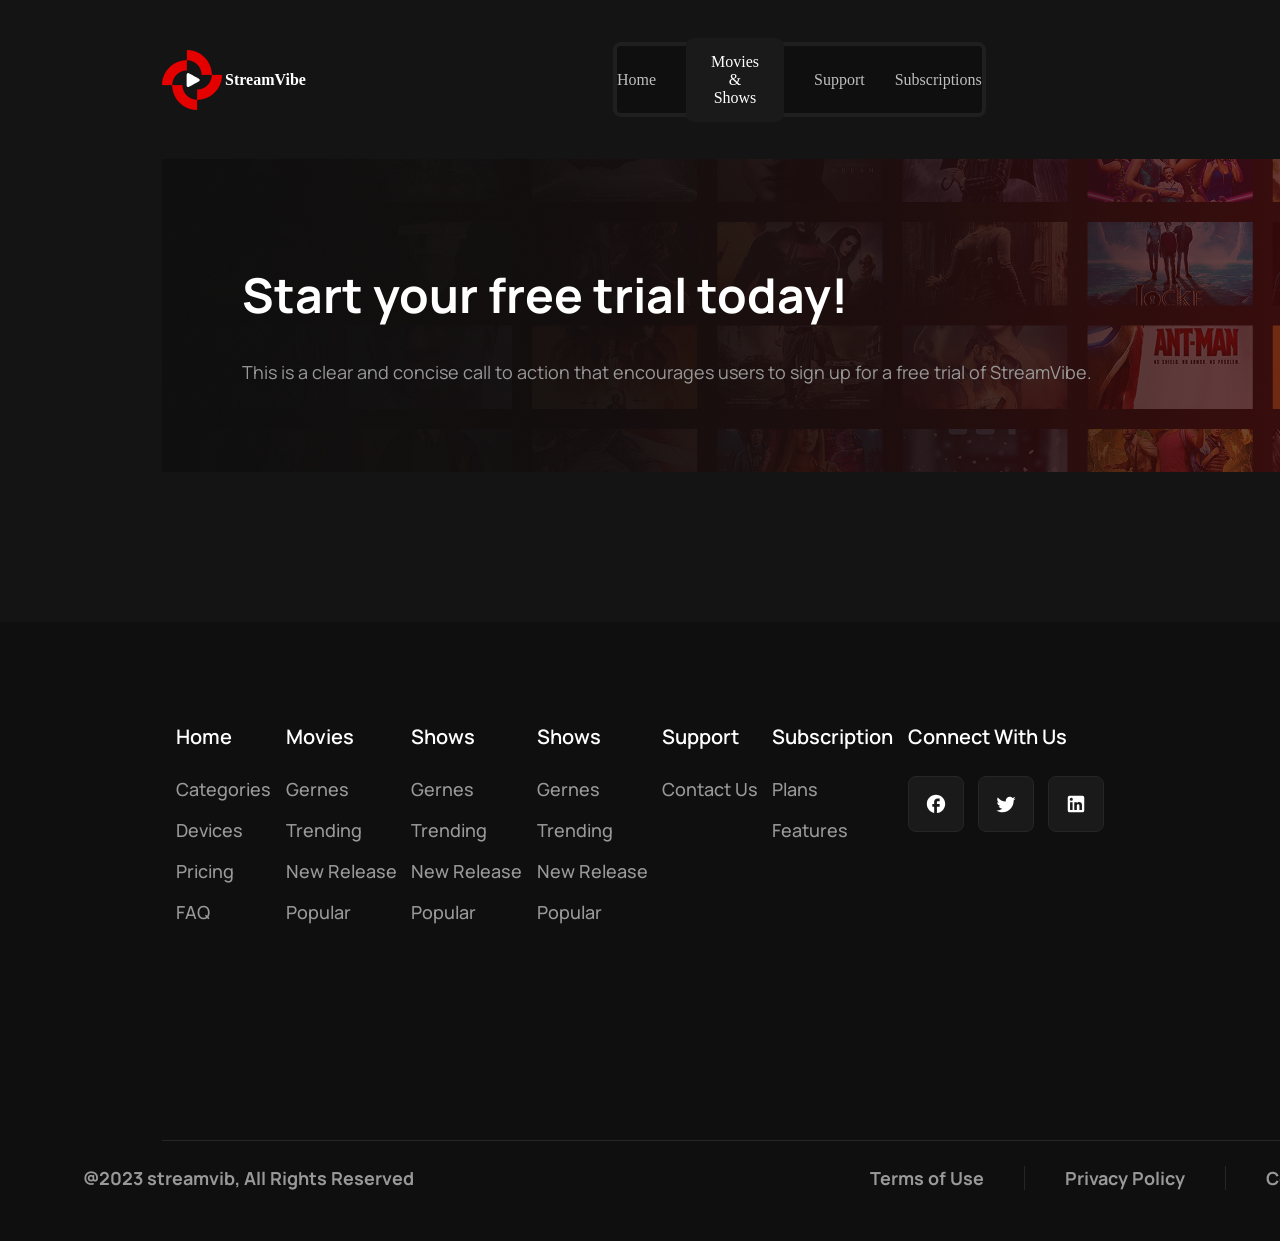
==== pages/Movies.html @ 1825156f "cards edit" ====
<!DOCTYPE html>
<html lang="en">
<head>
    <meta charset="UTF-8">
    <meta name="viewport" content="width=device-width, initial-scale=1.0">
    <title>Movies</title>
    <link rel="stylesheet" href="../style/Movies.css">
</head>
<body class="bg-black">
    <header>
      <header
        class="display-flex justify-content-space-between align-iteams-center nav-padding text-align-center nav-position"
      >
        <!-- Logo -->
        <nav class="display-flex align-iteams-center">
          <img src="../images/Logo.png" alt="Logo" />
          <h4 class="head-text">StreamVibe</h4>
        </nav>
        <!-- nav Bar -->
        <nav
          class="nav-bg display-flex nav-layout justify-content-center align-iteams-center width"
        >
          <a href="../index.html">Home</a>
          <a href="#" class="active">Movies & Shows</a>
          <a href="../Support.html">Support</a>
          <a href="../Subscriptions.html">Subscriptions</a>
        </nav>
        <!-- Icon -->
        <div class="display-flex icon">
          <svg
            xmlns="http://www.w3.org/2000/svg"
            width="24"
            height="24"
            viewBox="0 0 24 24"
          >
            <g fill="none" fill-rule="evenodd">
              <path
                d="m12.593 23.258l-.011.002l-.071.035l-.02.004l-.014-.004l-.071-.035q-.016-.005-.024.005l-.004.01l-.017.428l.005.02l.01.013l.104.074l.015.004l.012-.004l.104-.074l.012-.016l.004-.017l-.017-.427q-.004-.016-.017-.018m.265-.113l-.013.002l-.185.093l-.01.01l-.003.011l.018.43l.005.012l.008.007l.201.093q.019.005.029-.008l.004-.014l-.034-.614q-.005-.018-.02-.022m-.715.002a.02.02 0 0 0-.027.006l-.006.014l-.034.614q.001.018.017.024l.015-.002l.201-.093l.01-.008l.004-.011l.017-.43l-.003-.012l-.01-.01z"
              />
              <path
                fill="currentColor"
                d="M10.5 2a8.5 8.5 0 1 0 5.262 15.176l3.652 3.652a1 1 0 0 0 1.414-1.414l-3.652-3.652A8.5 8.5 0 0 0 10.5 2M4 10.5a6.5 6.5 0 1 1 13 0a6.5 6.5 0 0 1-13 0"
              />
            </g>
          </svg>
          <svg
            xmlns="http://www.w3.org/2000/svg"
            width="24"
            height="24"
            viewBox="0 0 24 24"
          >
            <path
              fill="none"
              stroke="currentColor"
              stroke-linecap="round"
              stroke-linejoin="round"
              stroke-width="1.5"
              d="M14.857 17.082a24 24 0 0 0 5.454-1.31A8.97 8.97 0 0 1 18 9.75V9A6 6 0 0 0 6 9v.75a8.97 8.97 0 0 1-2.312 6.022c1.733.64 3.56 1.085 5.455 1.31m5.714 0a24.3 24.3 0 0 1-5.714 0m5.714 0a3 3 0 1 1-5.714 0"
            />
          </svg>
        </div>
      </header>
    </header>
    <!-- last main -->
     <div class="display-flex last-main">
      <div class=" display-flex d-flex-direction-column justify-content-start text-last-main">
        <h3 class="text-last-main-first">Start your free trial today!</h3>
        <h5 class="text-last-main-second">This is a clear and concise call to action that encourages users to sign up for a free trial of StreamVibe.</h5>
      </div>
      <button class="Start-Free-Trail-button">
            <h4>Start a Free Trail</h4>
          </button>
     </div>
    <!-- top-footer -->
    <footer
      class="bG-footer display-flex justify-content-evenly margin-top footer-padding "
    >
      <!-- first-section home -->
      <div>
        <h4 class="footer-home">Home</h4>
        <h5 class="footer-text">Categories</h5>
        <h5 class="footer-text">Devices</h5>
        <h5 class="footer-text">Pricing</h5>
        <h5 class="footer-text">FAQ</h5>
      </div>
      <div>
        <h4 class="footer-home">Movies</h4>
        <h5 class="footer-text">Gernes</h5>
        <h5 class="footer-text">Trending</h5>
        <h5 class="footer-text">New Release</h5>
        <h5 class="footer-text">Popular</h5>
      </div>
      <div>
        <h4 class="footer-home">Shows</h4>
        <h5 class="footer-text">Gernes</h5>
        <h5 class="footer-text">Trending</h5>
        <h5 class="footer-text">New Release</h5>
        <h5 class="footer-text">Popular</h5>
      </div>
      <div>
        <h4 class="footer-home">Shows</h4>
        <h5 class="footer-text">Gernes</h5>
        <h5 class="footer-text">Trending</h5>
        <h5 class="footer-text">New Release</h5>
        <h5 class="footer-text">Popular</h5>
      </div>
      <div>
        <h4 class="footer-home">Support</h4>
        <h5 class="footer-text">Contact Us</h5>
      </div>
      <div>
        <h4 class="footer-home">Subscription</h4>
        <h5 class="footer-text">Plans</h5>
        <h5 class="footer-text">Features</h5>
      </div>
      <div>
        <h4 class="footer-home ">Connect With Us</h4>
        <div class="footer-icons">
          <svg class="footer-icon" xmlns="http://www.w3.org/2000/svg" width="24" height="24" viewBox="0 0 24 24"><path fill="currentColor" d="M22 12c0-5.52-4.48-10-10-10S2 6.48 2 12c0 4.84 3.44 8.87 8 9.8V15H8v-3h2V9.5C10 7.57 11.57 6 13.5 6H16v3h-2c-.55 0-1 .45-1 1v2h3v3h-3v6.95c5.05-.5 9-4.76 9-9.95"/></svg>
          <svg class="footer-icon" xmlns="http://www.w3.org/2000/svg" width="24" height="24" viewBox="0 0 24 24"><path fill="currentColor" d="M22.46 6c-.77.35-1.6.58-2.46.69c.88-.53 1.56-1.37 1.88-2.38c-.83.5-1.75.85-2.72 1.05C18.37 4.5 17.26 4 16 4c-2.35 0-4.27 1.92-4.27 4.29c0 .34.04.67.11.98C8.28 9.09 5.11 7.38 3 4.79c-.37.63-.58 1.37-.58 2.15c0 1.49.75 2.81 1.91 3.56c-.71 0-1.37-.2-1.95-.5v.03c0 2.08 1.48 3.82 3.44 4.21a4.2 4.2 0 0 1-1.93.07a4.28 4.28 0 0 0 4 2.98a8.52 8.52 0 0 1-5.33 1.84q-.51 0-1.02-.06C3.44 20.29 5.7 21 8.12 21C16 21 20.33 14.46 20.33 8.79c0-.19 0-.37-.01-.56c.84-.6 1.56-1.36 2.14-2.23"/></svg>
          <svg class="footer-icon" xmlns="http://www.w3.org/2000/svg" width="24" height="24" viewBox="0 0 24 24"><path fill="currentColor" d="M19 3a2 2 0 0 1 2 2v14a2 2 0 0 1-2 2H5a2 2 0 0 1-2-2V5a2 2 0 0 1 2-2zm-.5 15.5v-5.3a3.26 3.26 0 0 0-3.26-3.26c-.85 0-1.84.52-2.32 1.3v-1.11h-2.79v8.37h2.79v-4.93c0-.77.62-1.4 1.39-1.4a1.4 1.4 0 0 1 1.4 1.4v4.93zM6.88 8.56a1.68 1.68 0 0 0 1.68-1.68c0-.93-.75-1.69-1.68-1.69a1.69 1.69 0 0 0-1.69 1.69c0 .93.76 1.68 1.69 1.68m1.39 9.94v-8.37H5.5v8.37z"/></svg>
        </div>
      </div>
    </footer>
    <!-- bottom-footer -->
    <footer class="bG-footer display-flex">
      <div class="display-flex bottom-footer align-iteams-center justify-content-evenly">
        <h4 class="footer-bottom-text1">@2023 streamvib, All Rights Reserved</h4>
        <div class="display-flex footer-bottom-text2">
          <h4>Terms of Use</h4>
          <div class="footer-bottom-border">
          </div>
          <h4>Privacy Policy</h4>
          <div class="footer-bottom-border">
          </div>
          <h4>Cookie Policy</h4>
        </div>

      </div>
    </footer>
</body>
</html>
---- style/Movies.css ----
@import url("https://fonts.googleapis.com/css2?family=Cairo:wght@200..1000&family=Epilogue:ital,wght@0,100..900;1,100..900&family=Glory:ital,wght@0,100..800;1,100..800&family=Manrope:wght@200..800&family=Roboto:ital,wght@0,100..900;1,100..900&display=swap");
* {
    margin: 0;
    padding: 0;
    box-sizing: border-box;
}
:root{
  --color-white: #FFFFFF;
  --color-gray: #999999;
  --color-bg-black: #141414;
  --layout-nav-bg-black: #1f1f1f;
  --nav-bg: #0f0f0f;
  --active-color: #1a1a1a;
  --color-red: #e50000;
  --color-black-footer: #262626;
  --links-color: #bfbfbf;
  --main-font: "Manrope", sans-serif;
  --black-glitch-icon: #333333;

}


.bg-black {
  background-color: var(--color-bg-black);
}
.head-text {
  color: var(--color-white);
  padding-left: 3px;
}
.display-flex {
  display: flex;
}
.d-flex-direction-column{
  flex-direction: column;
}
.justify-content-space-between {
  justify-content: space-between;
}
.justify-content-evenly{
  justify-content: space-evenly;
}
.justify-content-start{
  justify-content: start;
}
.align-iteams-end{
  align-items: flex-end;
}
.align-iteams-center {
  align-items: center;
}
.justify-content-end{
  justify-content: flex-end;
}
.text-align-center {
  text-align: center;
}
.justify-content-center {
  justify-content: center;
}
.nav-padding {
  padding: 42px 162px;
}
.main-padding-margin {
  padding: 0 162px;
  margin: 0 50px;
  background-image: url(../images/Movies\ &\ Shows.png);
  background-repeat: no-repeat;
  background-position: center;
  width: 90%;
  height: 80vh;
  background-size: 1594px 835px;
  background-position: 95% 50%;
  border-radius: 25px;  
  
}

.nav-layout {
  border: 4px var(--layout-nav-bg-black) solid;
  border-radius: 8px;
  margin-right:407px;
  margin-left: 307px;
  /* margin-top: 22px;
  margin-bottom: 23px; */
  padding-bottom: 10px;
  padding-top: 10px;
  gap: 30px;
}
/* nav-bar-width-&-position */
.width{
  width: 586px;
  height: 75px;
  /* position: fixed;
  transform: translate(512px,10px); */
}
.nav-bg {
  background-color: var(--nav-bg);
}
.icon {
  gap: 30px;
  color: var(--color-white);
}
a {
  text-decoration: none;
  color: var(--links-color);
  &:hover {
    color: var(--color-white);
  }
}
/* active nav page */
a.active {
  color: var(--color-white);
  background-color: var(--active-color);
  border: 1px var(--active-color) solid;
  border-radius: 8px;
  padding: 14px 24px;
}
/* -------------------------------------------------------------- */
.last-main{
  background-image: url(../images/last-main.png);
  background-repeat: no-repeat;
  background-position: center;
  margin: 0 162px;
  width: 1596px;
  height: 313px;
}
.text-last-main{
  padding: 100px 100px 100px 80px;
  width: 1148px;
  height: 113px;
  gap: 14px;
}
.text-last-main-first{
  font-family: var(--main-font);
  font-optical-sizing: none;
  font-weight: 700;
  color: var(--color-white);
  /* text-align: center; */
  font-size: 48px;
  line-height: 150%;
  padding-bottom: 14px;
}
.text-last-main-second{
  font-family: var(--main-font);
  font-optical-sizing: none;
  font-weight: 400;
  color: var(--color-gray);
  /* text-align: center; */
  font-size: 18px;
  line-height: 150%;
  padding-bottom: 14px;
}
.Start-Free-Trail-button {
  font-family: var(--color-white);
  background-color: var(--color-red);
  color: var(--color-white);
  font-weight: 600;
  font-size: 18px;
  padding: 18px 24px;
  gap: 10px;
  border-radius: 8px;
  border: 1px solid transparent;
  width: 188px;
  height: 63px;
  margin: 125px 80px 125px 125px;
  /* margin-right: 10px;  */

  /* position: fixed;
  transform: translateX(205%); */
}
/* ------------------------------------------------------------- */
/* footer */
.bG-footer{
  background-color: var(--nav-bg);
  font-family: "Manrope", sans-serif;
}
.margin-top{
  margin-top: 150px;
}
.footer-padding{
  padding: 100px 162px;
}
.footer-home{
  color: var(--color-white);
  font-weight: 600;
  line-height: 150%;
  font-size: 20px;
  padding-bottom: 24px;
}
.footer-text{
  color: var(--color-gray);
  font-weight: 500;
  font-size: 18px;
  line-height: 150%;
  padding-bottom: 14px;
}
.footer-icon{
  border: 1px solid var(--color-black-footer);
  background-color: var(--active-color);
  color: var(--color-white);
  border-radius: 8px;
  width: 56px;
  height: 56px;
  padding: 16px 16px;
  /* gap: calc((100%-56px * 3 )/3); */
  gap: 14px;
}
.bottom-footer{
  flex-direction: row;
  color: var(--color-gray);
  font-family: "Manrope", sans-serif;
  font-size: 18px;
  font-weight: 400;
  padding-top: 24px;
  margin-top: 100px;
  margin-bottom: 50px;
  margin-left: 162px;
  border-top: 1px solid #262626;
  width: 1596px;
  height: 51px;

}
/* frist-copyright-pos */
.footer-bottom-text1{
    position: relative;
    transform: translateX(-170px);
}
/* second-copyright-pos */
.footer-bottom-text2{
  position: relative;
  transform: translateX(195px);
  gap: 40px;

}
/* copyright-border */
.footer-bottom-border{
  border-right: 1px solid #262626;
}
.footer-icons{
  display: flex;
  gap: 14px;
}
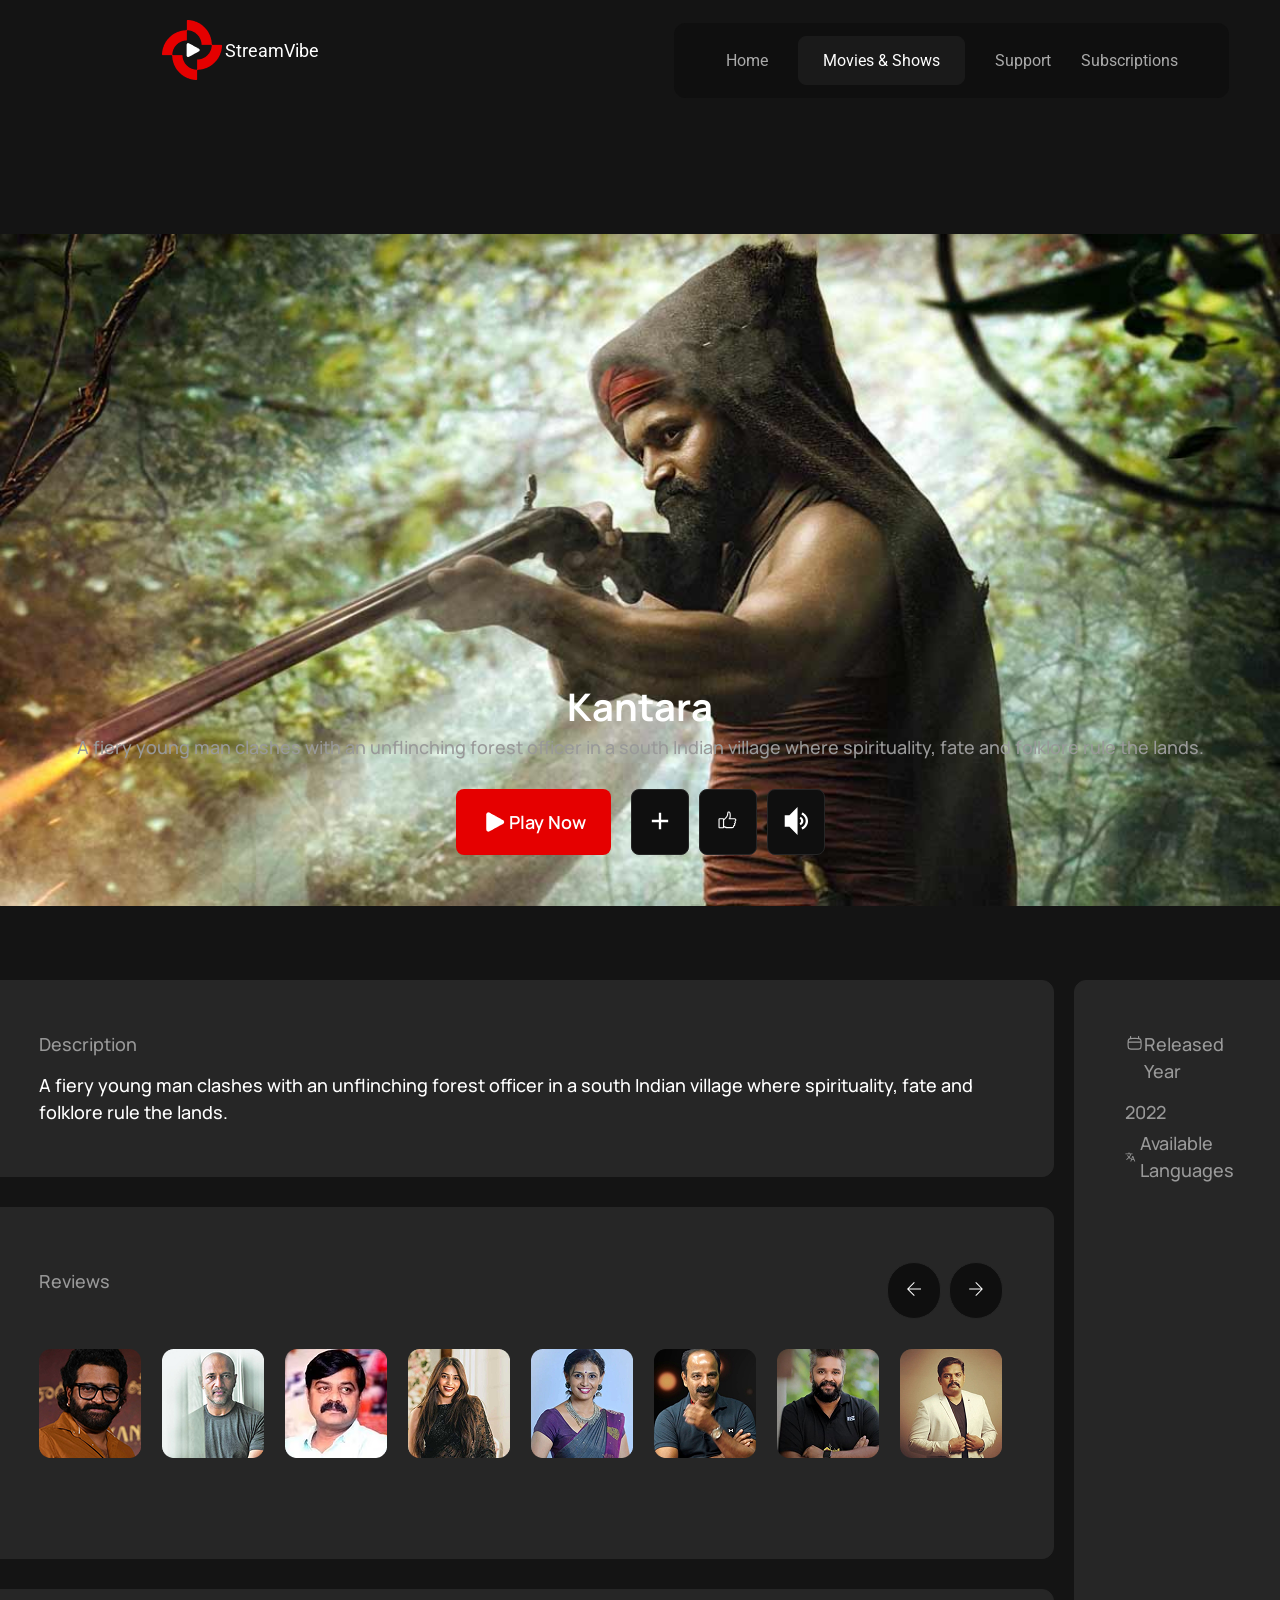
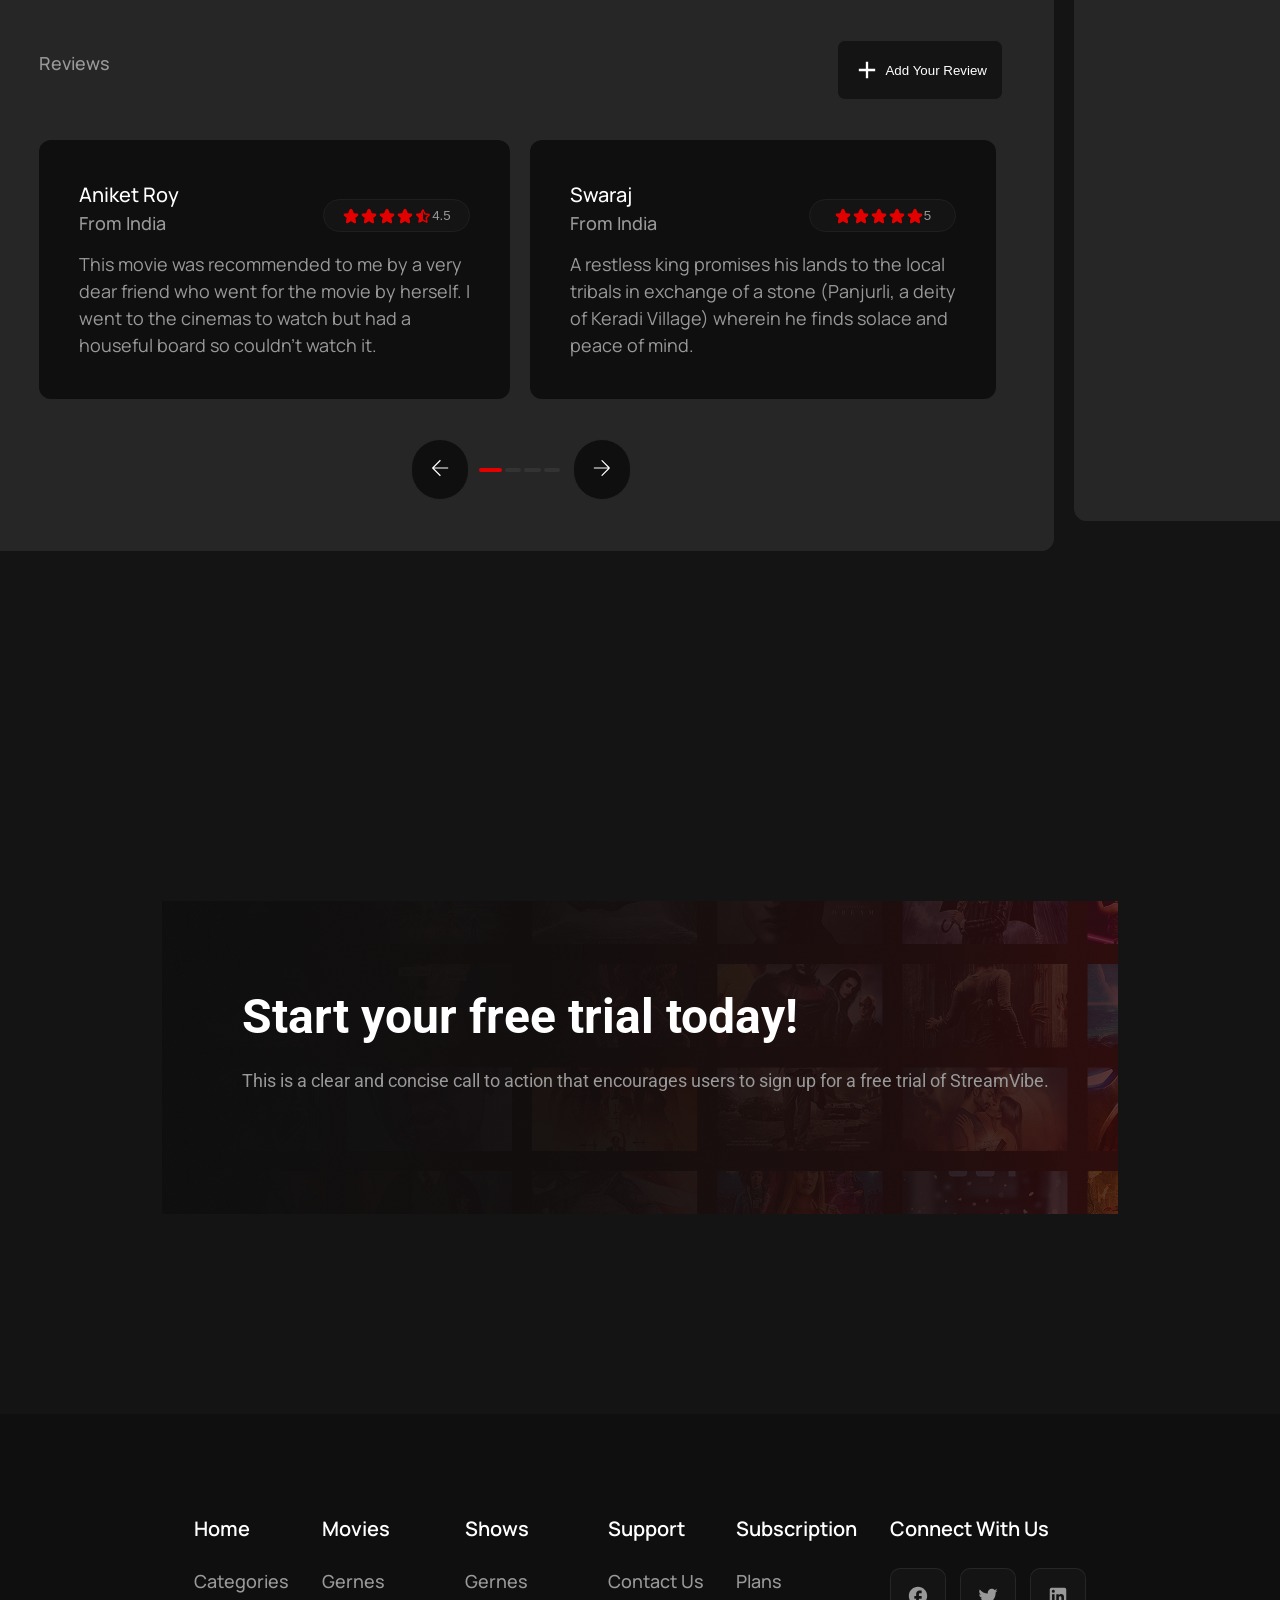
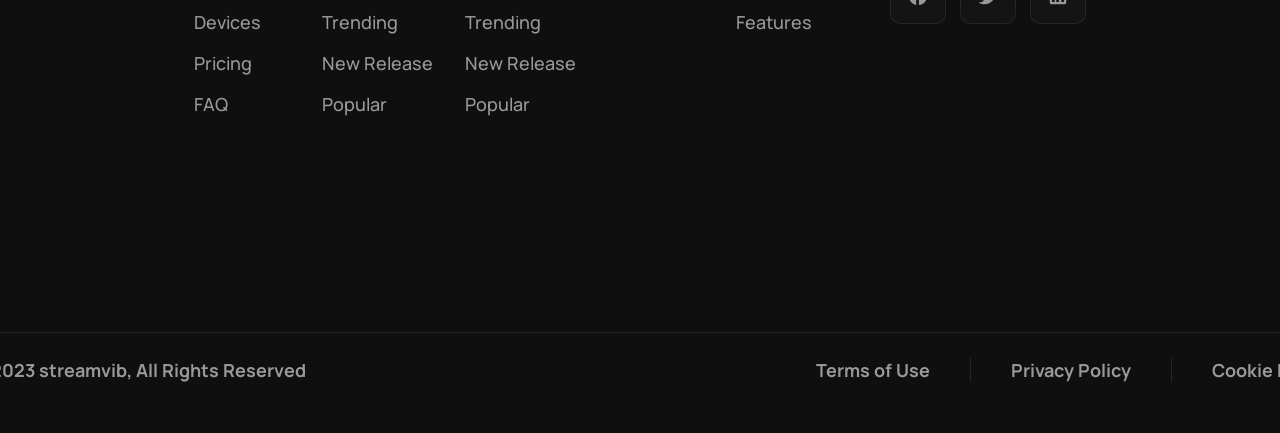
==== commit a7646dd0: "last update page show" ====
--- a/pages/Movies.html
+++ b/pages/Movies.html
@@ -1,29 +1,36 @@
-<!DOCTYPE html>
+<!doctype html>
 <html lang="en">
-<head>
-    <meta charset="UTF-8">
-    <meta name="viewport" content="width=device-width, initial-scale=1.0">
+  <head>
+    <meta charset="UTF-8" />
+    <meta name="viewport" content="width=device-width, initial-scale=1.0" />
     <title>Movies</title>
-    <link rel="stylesheet" href="../style/Movies.css">
-</head>
-<body class="bg-black">
-    <header>
+    <link rel="stylesheet" href="../style/Movies.css" />
+  </head>
+  <body class="body">
+    <section class="hero-section1">
       <header
-        class="display-flex justify-content-space-between align-iteams-center nav-padding text-align-center nav-position"
+        class="display-flex align-iteams-center nav-padding text-align-center nav-position"
       >
         <!-- Logo -->
         <nav class="display-flex align-iteams-center">
-          <img src="../images/Logo.png" alt="Logo" />
+          <img src="../images/Logo.png" alt="Logo" class="imgggg" />
           <h4 class="head-text">StreamVibe</h4>
         </nav>
+        <img
+          src="../images/Button.png"
+          alt="Button"
+          class="img-icon"
+          style="width: 48px"
+        />
         <!-- nav Bar -->
         <nav
           class="nav-bg display-flex nav-layout justify-content-center align-iteams-center width"
+          style="margin-right: 100%"
         >
           <a href="../index.html">Home</a>
           <a href="#" class="active">Movies & Shows</a>
-          <a href="../Support.html">Support</a>
-          <a href="../Subscriptions.html">Subscriptions</a>
+          <a href="./Support.html">Support</a>
+          <a href="./Subscriptions.html">Subscriptions</a>
         </nav>
         <!-- Icon -->
         <div class="display-flex icon">
@@ -60,83 +67,374 @@
           </svg>
         </div>
       </header>
-    </header>
-    <!-- last main -->
-     <div class="display-flex last-main">
-      <div class=" display-flex d-flex-direction-column justify-content-start text-last-main">
-        <h3 class="text-last-main-first">Start your free trial today!</h3>
-        <h5 class="text-last-main-second">This is a clear and concise call to action that encourages users to sign up for a free trial of StreamVibe.</h5>
-      </div>
-      <button class="Start-Free-Trail-button">
-            <h4>Start a Free Trail</h4>
+    </section>
+    <!-- ------------------------------------------ -->
+    <!-- main-img -->
+     <main
+      class="display-flex justify-content-end d-flex-direction-column main-padding-margin hero-section-img"
+    >
+      <div
+        class="display-flex align-iteams-center text-align-center d-flex-direction-column hero-section "
+      >
+      <div class="responsive-hero-text">
+        <h2 class="hero-text">Kantara</h2>
+        <p class="hero-text-2">
+          A fiery young man clashes with an unflinching forest officer in a south Indian village where spirituality, fate and folklore rule the lands.
+        </p>
+      </div>
+        <div class="display-flex  button-1">
+          <button
+            id="play-button "
+            class="play-button display-flex align-iteams-center justify-content-center"
+          >
+            <img src="../images/Icon.png" alt="icon" class="img-button" />Play
+            Now
           </button>
-     </div>
+          <button class="plus-button">
+            <svg
+              xmlns="http://www.w3.org/2000/svg"
+              width="28"
+              height="28"
+              viewBox="0 0 24 24"
+            >
+              <path
+                fill="currentColor"
+                d="M19 12.998h-6v6h-2v-6H5v-2h6v-6h2v6h6z"
+              />
+            </svg>
+          </button>
+          <button class="like-button">
+            <svg
+              xmlns="http://www.w3.org/2000/svg"
+              width="28"
+              height="28"
+              viewBox="0 0 50 50"
+            >
+              <path
+                fill="currentColor"
+                d="M40 23.2c0-2.1-1.7-3.2-4-3.2h-6.7c.5-1.8.7-3.5.7-5c0-5.8-1.6-7-3-7c-.9 0-1.6.1-2.5.6c-.3.2-.4.4-.5.7l-1 5.4c-1.1 2.8-3.8 5.3-6 7V36c.8 0 1.6.4 2.6.9c1.1.5 2.2 1.1 3.4 1.1h9.5c2 0 3.5-1.6 3.5-3c0-.3 0-.5-.1-.7c1.2-.5 2.1-1.5 2.1-2.8c0-.6-.1-1.1-.3-1.6c.8-.5 1.5-1.4 1.5-2.4c0-.6-.3-1.2-.6-1.7c.8-.6 1.4-1.6 1.4-2.6m-2.1 0c0 1.3-1.3 1.4-1.5 2c-.2.7.8.9.8 2.1s-1.5 1.2-1.7 1.9c-.2.8.5 1 .5 2.2v.2c-.2 1-1.7 1.1-2 1.5c-.3.5 0 .7 0 1.8c0 .6-.7 1-1.5 1H23c-.8 0-1.6-.4-2.6-.9c-.8-.4-1.6-.8-2.4-1V23.5c2.5-1.9 5.7-4.7 6.9-8.2v-.2l.9-5c.4-.1.7-.1 1.2-.1c.2 0 1 1.2 1 5c0 1.5-.3 3.1-.8 5H27c-.6 0-1 .4-1 1s.4 1 1 1h9c1 0 1.9.5 1.9 1.2"
+              />
+              <path
+                fill="currentColor"
+                d="M16 38h-6c-1.1 0-2-.9-2-2V22c0-1.1.9-2 2-2h6c1.1 0 2 .9 2 2v14c0 1.1-.9 2-2 2m-6-16v14h6V22z"
+              />
+            </svg>
+          </button>
+          <button class="sound-button">
+            <svg
+              xmlns="http://www.w3.org/2000/svg"
+              width="28"
+              height="28"
+              viewBox="0 0 512 512"
+            >
+              <path
+                fill="currentColor"
+                d="M391 256c0-35.5-21.7-65.9-52.5-78.7l-16.4 39.4c15.4 6.4 26.2 21.6 26.2 39.4c0 17.7-10.8 32.9-26.2 39.4l16.4 39.4c30.8-13 52.5-43.4 52.5-78.9M371.3 98.5l-16.4 39.4c46.3 19.3 78.8 64.9 78.8 118.1c0 53.3-32.5 98.8-78.8 118.1l16.4 39.4c61.7-25.7 105-86.5 105-157.5S433 124.2 371.3 98.5M49.7 149.3v213.3H135L284.3 512V0L135 149.3z"
+              />
+            </svg>
+          </button>
+        </div>
+      </div>
+      </div>
+    </main>
+    <!-- main container -->
+     <main class="main-container display-flex d-flex-direction-row">
+      <div class="display-flex d-flex-direction-column">
+        
+        <div class="first-section display-flex justify-content-start d-flex-direction-column">
+         <p class="first-text-1">Description</p>
+         <p class="first-text-2">A fiery young man clashes with an unflinching forest officer in a south Indian village where spirituality, fate and <br> folklore rule the lands.</p>
+        </div>
+        <!-- seond section -->
+        <div class="second-section">
+         <div class="display-flex justify-content-space-between align-iteams-center int-second-section">
+           <p class="first-text-1">Reviews</p>
+           <div class="second-section-button ">
+             <button class="back-button">
+             <svg
+               xmlns="http://www.w3.org/2000/svg"
+               width="24"
+               height="24"
+               viewBox="0 0 24 24"
+             >
+               <path
+                 fill="currentColor"
+                 d="m6.921 12.5l5.793 5.792L12 19l-7-7l7-7l.714.708L6.92 11.5H19v1z"
+               />
+             </svg>
+           </button>
+           <button class="forward-button">
+             <svg
+               xmlns="http://www.w3.org/2000/svg"
+               width="24"
+               height="24"
+               viewBox="0 0 24 24"
+             >
+               <path
+                 fill="currentColor"
+                 d="M17.079 12.5H5.5q-.213 0-.357-.143T5 12t.143-.357t.357-.143h11.579L11.64 6.062q-.147-.146-.153-.345t.158-.363q.165-.16.354-.163q.189-.002.354.163l6.08 6.08q.131.132.184.268q.053.137.053.298t-.053.298q-.052.137-.183.268l-6.081 6.08q-.14.14-.341.15q-.202.01-.367-.15q-.165-.165-.165-.356q0-.192.165-.357z"
+               />
+             </svg>
+           </button>
+           </div>
+         </div>
+         <div class="display-flex cast">
+           <img src="../images/cast1.png" alt="Movie-cast">
+           <img src="../images/cast2.png" alt="Movie-cast">
+           <img src="../images/cast3.png" alt="Movie-cast">
+           <img src="../images/cast4.png" alt="Movie-cast">
+           <img src="../images/cast5.png" alt="Movie-cast">
+           <img src="../images/cast6.png" alt="Movie-cast">
+           <img src="../images/cast7.png" alt="Movie-cast">
+           <img src="../images/cast8.png" alt="Movie-cast">
+         </div>
+        </div>
+        <!-- third section -->
+        <div class="third-section">
+         <div class="display-flex justify-content-space-between align-iteams-center int-third-section">
+           <p class="first-text-1">Reviews</p>
+           <div class="second-section-button ">
+             <button class="third-plus-button display-flex align-iteams-center justify-content-space-between">
+             <svg
+               xmlns="http://www.w3.org/2000/svg"
+               width="28"
+               height="28"
+               viewBox="0 0 24 24"
+             >
+               <path
+                 fill="currentColor"
+                 d="M19 12.998h-6v6h-2v-6H5v-2h6v-6h2v6h6z"
+               />
+             </svg>Add Your Review
+           </button>
+           
+           </div>
+         </div>
+         <div class="cards display-flex d-flex-direction-row">
+           <div class="first-card">
+             <div class="display-flex align-iteams-center justify-content-space-between">
+               <div>
+                 <p class="third-text-1">Aniket Roy</p>
+                 <p class="third-text-2">From India</p>
+               </div>
+               <button class="display-flex align-iteams-center justify-content-center incard-stars">
+                 <svg xmlns="http://www.w3.org/2000/svg" width="18px" height="18px" viewBox="0 0 24 24"><path fill="#E50000" d="M13.51 3.139c-.652-1.185-2.368-1.185-3.021 0a28 28 0 0 0-2.114 4.894a.35.35 0 0 1-.33.223a30 30 0 0 0-4.375.436c-1.337.233-1.926 1.837-.91 2.83q.192.188.388.374a32 32 0 0 0 3.103 2.587a.274.274 0 0 1 .11.31a27.6 27.6 0 0 0-1.172 5.065c-.19 1.424 1.318 2.298 2.495 1.694a29.3 29.3 0 0 0 4.085-2.537a.4.4 0 0 1 .462 0a29 29 0 0 0 4.085 2.537c1.177.604 2.685-.27 2.495-1.694a27.6 27.6 0 0 0-1.171-5.065a.274.274 0 0 1 .11-.31a32 32 0 0 0 3.49-2.96c1.016-.994.427-2.598-.91-2.831a30 30 0 0 0-4.376-.436a.35.35 0 0 1-.329-.223a27.7 27.7 0 0 0-2.114-4.894"/></svg>
+                 <svg xmlns="http://www.w3.org/2000/svg" width="18px" height="18px" viewBox="0 0 24 24"><path fill="#E50000" d="M13.51 3.139c-.652-1.185-2.368-1.185-3.021 0a28 28 0 0 0-2.114 4.894a.35.35 0 0 1-.33.223a30 30 0 0 0-4.375.436c-1.337.233-1.926 1.837-.91 2.83q.192.188.388.374a32 32 0 0 0 3.103 2.587a.274.274 0 0 1 .11.31a27.6 27.6 0 0 0-1.172 5.065c-.19 1.424 1.318 2.298 2.495 1.694a29.3 29.3 0 0 0 4.085-2.537a.4.4 0 0 1 .462 0a29 29 0 0 0 4.085 2.537c1.177.604 2.685-.27 2.495-1.694a27.6 27.6 0 0 0-1.171-5.065a.274.274 0 0 1 .11-.31a32 32 0 0 0 3.49-2.96c1.016-.994.427-2.598-.91-2.831a30 30 0 0 0-4.376-.436a.35.35 0 0 1-.329-.223a27.7 27.7 0 0 0-2.114-4.894"/></svg>
+                 <svg xmlns="http://www.w3.org/2000/svg" width="18px" height="18px" viewBox="0 0 24 24"><path fill="#E50000" d="M13.51 3.139c-.652-1.185-2.368-1.185-3.021 0a28 28 0 0 0-2.114 4.894a.35.35 0 0 1-.33.223a30 30 0 0 0-4.375.436c-1.337.233-1.926 1.837-.91 2.83q.192.188.388.374a32 32 0 0 0 3.103 2.587a.274.274 0 0 1 .11.31a27.6 27.6 0 0 0-1.172 5.065c-.19 1.424 1.318 2.298 2.495 1.694a29.3 29.3 0 0 0 4.085-2.537a.4.4 0 0 1 .462 0a29 29 0 0 0 4.085 2.537c1.177.604 2.685-.27 2.495-1.694a27.6 27.6 0 0 0-1.171-5.065a.274.274 0 0 1 .11-.31a32 32 0 0 0 3.49-2.96c1.016-.994.427-2.598-.91-2.831a30 30 0 0 0-4.376-.436a.35.35 0 0 1-.329-.223a27.7 27.7 0 0 0-2.114-4.894"/></svg>
+                 <svg xmlns="http://www.w3.org/2000/svg" width="18px" height="18px" viewBox="0 0 24 24"><path fill="#E50000" d="M13.51 3.139c-.652-1.185-2.368-1.185-3.021 0a28 28 0 0 0-2.114 4.894a.35.35 0 0 1-.33.223a30 30 0 0 0-4.375.436c-1.337.233-1.926 1.837-.91 2.83q.192.188.388.374a32 32 0 0 0 3.103 2.587a.274.274 0 0 1 .11.31a27.6 27.6 0 0 0-1.172 5.065c-.19 1.424 1.318 2.298 2.495 1.694a29.3 29.3 0 0 0 4.085-2.537a.4.4 0 0 1 .462 0a29 29 0 0 0 4.085 2.537c1.177.604 2.685-.27 2.495-1.694a27.6 27.6 0 0 0-1.171-5.065a.274.274 0 0 1 .11-.31a32 32 0 0 0 3.49-2.96c1.016-.994.427-2.598-.91-2.831a30 30 0 0 0-4.376-.436a.35.35 0 0 1-.329-.223a27.7 27.7 0 0 0-2.114-4.894"/></svg>
+                 <svg xmlns="http://www.w3.org/2000/svg" width="18px" height="18px" viewBox="0 0 24 24"><path fill="#E50000" d="m3.1 11.3l3.6 3.3l-1 4.6c-.1.6.1 1.2.6 1.5c.2.2.5.3.8.3c.2 0 .4 0 .6-.1c0 0 .1 0 .1-.1l4.1-2.3l4.1 2.3s.1 0 .1.1c.5.2 1.1.2 1.5-.1c.5-.3.7-.9.6-1.5l-1-4.6c.4-.3 1-.9 1.6-1.5l1.9-1.7l.1-.1c.4-.4.5-1 .3-1.5s-.6-.9-1.2-1h-.1l-4.7-.5l-1.9-4.3s0-.1-.1-.1c-.1-.7-.6-1-1.1-1s-1 .3-1.3.8c0 0 0 .1-.1.1L8.7 8.2L4 8.7h-.1c-.5.1-1 .5-1.2 1c-.1.6 0 1.2.4 1.6m8.9 5V5.8l1.7 3.8c.1.3.5.5.8.6l4.2.5l-3.1 2.8c-.3.2-.4.6-.3 1c0 .2.5 2.2.8 4.1l-3.6-2.1c-.2-.2-.3-.2-.5-.2"/></svg>4.5
+               </button>
+             </div>
+             <div class="third-text-3">
+               <p>This movie was recommended to me by a very <br> dear friend who went for the movie by herself. I<br>went to the cinemas to watch but had a<br>houseful board so couldn’t watch it.</p>
+             </div>
+           </div>
+           <div class="first-card">
+             <div class="display-flex align-iteams-center justify-content-space-between">
+               <div>
+                 <p class="third-text-1">Swaraj</p>
+                 <p class="third-text-2">From India</p>
+               </div>
+               <button class="display-flex align-iteams-center justify-content-center incard-stars">
+                 <svg xmlns="http://www.w3.org/2000/svg" width="18px" height="18px" viewBox="0 0 24 24"><path fill="#E50000" d="M13.51 3.139c-.652-1.185-2.368-1.185-3.021 0a28 28 0 0 0-2.114 4.894a.35.35 0 0 1-.33.223a30 30 0 0 0-4.375.436c-1.337.233-1.926 1.837-.91 2.83q.192.188.388.374a32 32 0 0 0 3.103 2.587a.274.274 0 0 1 .11.31a27.6 27.6 0 0 0-1.172 5.065c-.19 1.424 1.318 2.298 2.495 1.694a29.3 29.3 0 0 0 4.085-2.537a.4.4 0 0 1 .462 0a29 29 0 0 0 4.085 2.537c1.177.604 2.685-.27 2.495-1.694a27.6 27.6 0 0 0-1.171-5.065a.274.274 0 0 1 .11-.31a32 32 0 0 0 3.49-2.96c1.016-.994.427-2.598-.91-2.831a30 30 0 0 0-4.376-.436a.35.35 0 0 1-.329-.223a27.7 27.7 0 0 0-2.114-4.894"/></svg>
+                 <svg xmlns="http://www.w3.org/2000/svg" width="18px" height="18px" viewBox="0 0 24 24"><path fill="#E50000" d="M13.51 3.139c-.652-1.185-2.368-1.185-3.021 0a28 28 0 0 0-2.114 4.894a.35.35 0 0 1-.33.223a30 30 0 0 0-4.375.436c-1.337.233-1.926 1.837-.91 2.83q.192.188.388.374a32 32 0 0 0 3.103 2.587a.274.274 0 0 1 .11.31a27.6 27.6 0 0 0-1.172 5.065c-.19 1.424 1.318 2.298 2.495 1.694a29.3 29.3 0 0 0 4.085-2.537a.4.4 0 0 1 .462 0a29 29 0 0 0 4.085 2.537c1.177.604 2.685-.27 2.495-1.694a27.6 27.6 0 0 0-1.171-5.065a.274.274 0 0 1 .11-.31a32 32 0 0 0 3.49-2.96c1.016-.994.427-2.598-.91-2.831a30 30 0 0 0-4.376-.436a.35.35 0 0 1-.329-.223a27.7 27.7 0 0 0-2.114-4.894"/></svg>
+                 <svg xmlns="http://www.w3.org/2000/svg" width="18px" height="18px" viewBox="0 0 24 24"><path fill="#E50000" d="M13.51 3.139c-.652-1.185-2.368-1.185-3.021 0a28 28 0 0 0-2.114 4.894a.35.35 0 0 1-.33.223a30 30 0 0 0-4.375.436c-1.337.233-1.926 1.837-.91 2.83q.192.188.388.374a32 32 0 0 0 3.103 2.587a.274.274 0 0 1 .11.31a27.6 27.6 0 0 0-1.172 5.065c-.19 1.424 1.318 2.298 2.495 1.694a29.3 29.3 0 0 0 4.085-2.537a.4.4 0 0 1 .462 0a29 29 0 0 0 4.085 2.537c1.177.604 2.685-.27 2.495-1.694a27.6 27.6 0 0 0-1.171-5.065a.274.274 0 0 1 .11-.31a32 32 0 0 0 3.49-2.96c1.016-.994.427-2.598-.91-2.831a30 30 0 0 0-4.376-.436a.35.35 0 0 1-.329-.223a27.7 27.7 0 0 0-2.114-4.894"/></svg>
+                 <svg xmlns="http://www.w3.org/2000/svg" width="18px" height="18px" viewBox="0 0 24 24"><path fill="#E50000" d="M13.51 3.139c-.652-1.185-2.368-1.185-3.021 0a28 28 0 0 0-2.114 4.894a.35.35 0 0 1-.33.223a30 30 0 0 0-4.375.436c-1.337.233-1.926 1.837-.91 2.83q.192.188.388.374a32 32 0 0 0 3.103 2.587a.274.274 0 0 1 .11.31a27.6 27.6 0 0 0-1.172 5.065c-.19 1.424 1.318 2.298 2.495 1.694a29.3 29.3 0 0 0 4.085-2.537a.4.4 0 0 1 .462 0a29 29 0 0 0 4.085 2.537c1.177.604 2.685-.27 2.495-1.694a27.6 27.6 0 0 0-1.171-5.065a.274.274 0 0 1 .11-.31a32 32 0 0 0 3.49-2.96c1.016-.994.427-2.598-.91-2.831a30 30 0 0 0-4.376-.436a.35.35 0 0 1-.329-.223a27.7 27.7 0 0 0-2.114-4.894"/></svg>
+                 <svg xmlns="http://www.w3.org/2000/svg" width="18px" height="18px" viewBox="0 0 24 24"><path fill="#E50000" d="M13.51 3.139c-.652-1.185-2.368-1.185-3.021 0a28 28 0 0 0-2.114 4.894a.35.35 0 0 1-.33.223a30 30 0 0 0-4.375.436c-1.337.233-1.926 1.837-.91 2.83q.192.188.388.374a32 32 0 0 0 3.103 2.587a.274.274 0 0 1 .11.31a27.6 27.6 0 0 0-1.172 5.065c-.19 1.424 1.318 2.298 2.495 1.694a29.3 29.3 0 0 0 4.085-2.537a.4.4 0 0 1 .462 0a29 29 0 0 0 4.085 2.537c1.177.604 2.685-.27 2.495-1.694a27.6 27.6 0 0 0-1.171-5.065a.274.274 0 0 1 .11-.31a32 32 0 0 0 3.49-2.96c1.016-.994.427-2.598-.91-2.831a30 30 0 0 0-4.376-.436a.35.35 0 0 1-.329-.223a27.7 27.7 0 0 0-2.114-4.894"/></svg>5
+               </button>
+             </div>
+             <div class="third-text-3">
+               <p>A restless king promises his lands to the local<br>tribals in exchange of a stone (Panjurli, a deity<br>of Keradi Village) wherein he finds solace and<br>peace of mind.</p>
+             </div>
+           </div>
+         </div>
+         <div class="display-flex justify-content-center third-section-buttons">
+         <button class="back-button">
+           <svg
+             xmlns="http://www.w3.org/2000/svg"
+             width="28"
+             height="28"
+             viewBox="0 0 24 24"
+           >
+             <path
+               fill="currentColor"
+               d="m6.921 12.5l5.793 5.792L12 19l-7-7l7-7l.714.708L6.92 11.5H19v1z"
+             />
+           </svg>
+         </button>
+         <div class="display-flex justify-content-end align-iteams-center">
+           <button class="glitch-line-button-a"></button>
+           <button class="glitch-line-button"></button>
+           <button class="glitch-line-button"></button>
+           <button class="glitch-line-button"></button>
+         </div>
+         <button class="forward-button">
+           <svg
+             xmlns="http://www.w3.org/2000/svg"
+             width="28"
+             height="28"
+             viewBox="0 0 24 24"
+           >
+             <path
+               fill="currentColor"
+               d="M17.079 12.5H5.5q-.213 0-.357-.143T5 12t.143-.357t.357-.143h11.579L11.64 6.062q-.147-.146-.153-.345t.158-.363q.165-.16.354-.163q.189-.002.354.163l6.08 6.08q.131.132.184.268q.053.137.053.298t-.053.298q-.052.137-.183.268l-6.081 6.08q-.14.14-.341.15q-.202.01-.367-.15q-.165-.165-.165-.356q0-.192.165-.357z"
+             />
+           </svg>
+         </button>
+       </div>
+        </div>
+      </div>
+      <!-- side-container -->
+      <div class="side-container display-flex justify-content-start">
+        <div class="display-flex align-iteams-center d-flex-direction-column justify-content-start side-container-text-1">
+          <div class="display-flex d-flex-direction-column">
+            <div class="display-flex side-container-section-1">
+              <svg xmlns="http://www.w3.org/2000/svg" width="24px" height="24px" viewBox="0 0 24 24"><path fill="#999999" fill-rule="evenodd" d="M7 3.25a.75.75 0 0 1 .75.75v1.668a48 48 0 0 1 8.5 0V4a.75.75 0 0 1 1.5 0v1.816a3.375 3.375 0 0 1 2.872 2.899l.087.653c.364 2.746.332 5.53-.094 8.268a3.01 3.01 0 0 1-2.678 2.532l-1.193.118a48.4 48.4 0 0 1-9.488 0l-1.193-.118a3.01 3.01 0 0 1-2.678-2.532a29 29 0 0 1-.094-8.268l.087-.653A3.375 3.375 0 0 1 6.25 5.816V4A.75.75 0 0 1 7 3.25m.445 3.953c3.03-.299 6.08-.299 9.11 0l.905.09c.867.085 1.56.756 1.675 1.619l.087.653q.045.342.082.685H4.696q.037-.343.082-.685l.087-.653a1.875 1.875 0 0 1 1.675-1.62zM4.577 11.75a27.5 27.5 0 0 0 .29 5.655a1.51 1.51 0 0 0 1.343 1.27l1.193.118c3.057.302 6.137.302 9.194 0l1.193-.118a1.51 1.51 0 0 0 1.343-1.27c.292-1.872.388-3.767.29-5.655z" clip-rule="evenodd"/></svg>
+              <p>Released Year</p>
+            </div>
+            <p>2022</p>
+          </div>
+          
+          <div class="">
+            <div class="display-flex side-container-section-2 align-iteams-center">
+              <svg xmlns="http://www.w3.org/2000/svg" width="18px" height="18px" viewBox="0 0 24 24"><path fill="#999999" d="m12.87 15.07l-2.54-2.51l.03-.03A17.5 17.5 0 0 0 14.07 6H17V4h-7V2H8v2H1v1.99h11.17C11.5 7.92 10.44 9.75 9 11.35C8.07 10.32 7.3 9.19 6.69 8h-2c.73 1.63 1.73 3.17 2.98 4.56l-5.09 5.02L4 19l5-5l3.11 3.11zM18.5 10h-2L12 22h2l1.12-3h4.75L21 22h2zm-2.62 7l1.62-4.33L19.12 17z"/></svg>
+              <p>Available Languages</p>
+            </div>
+
+          </div>
+          </div>
+        <div class="side-container-text-2">
+
+        </div>
+
+
+
+
+
+      </div>
+
+     </main>
+       
+     <!-- ---------------------------------------------------- -->
+    <!-- last-main -->
+    <section style="width: 100%">
+      <div class="parent8">
+        <div class="parent8-text">
+          <p class="p15">Start your free trial today!</p>
+
+          <p class="p2-2">
+            This is a clear and concise call to action that encourages users to
+            sign up for a free trial of StreamVibe.
+          </p>
+        </div>
+
+        <div class="bord-style4">
+          <p class="p6-6">Start a Free Trail</p>
+        </div>
+      </div>
+    </section>
     <!-- top-footer -->
     <footer
-      class="bG-footer display-flex justify-content-evenly margin-top footer-padding "
+      class="bG-footer display-flex justify-content-evenly margin-top footer-padding"
     >
       <!-- first-section home -->
-      <div>
+      <div class="footer-div">
         <h4 class="footer-home">Home</h4>
         <h5 class="footer-text">Categories</h5>
         <h5 class="footer-text">Devices</h5>
         <h5 class="footer-text">Pricing</h5>
         <h5 class="footer-text">FAQ</h5>
       </div>
-      <div>
+      <div class="footer-div">
         <h4 class="footer-home">Movies</h4>
         <h5 class="footer-text">Gernes</h5>
         <h5 class="footer-text">Trending</h5>
         <h5 class="footer-text">New Release</h5>
         <h5 class="footer-text">Popular</h5>
       </div>
-      <div>
+      <div class="footer-div">
         <h4 class="footer-home">Shows</h4>
         <h5 class="footer-text">Gernes</h5>
         <h5 class="footer-text">Trending</h5>
         <h5 class="footer-text">New Release</h5>
         <h5 class="footer-text">Popular</h5>
       </div>
-      <div>
-        <h4 class="footer-home">Shows</h4>
-        <h5 class="footer-text">Gernes</h5>
-        <h5 class="footer-text">Trending</h5>
-        <h5 class="footer-text">New Release</h5>
-        <h5 class="footer-text">Popular</h5>
-      </div>
-      <div>
+
+      <div class="footer-div">
         <h4 class="footer-home">Support</h4>
         <h5 class="footer-text">Contact Us</h5>
       </div>
-      <div>
+
+      <div class="footer-div">
         <h4 class="footer-home">Subscription</h4>
         <h5 class="footer-text">Plans</h5>
         <h5 class="footer-text">Features</h5>
       </div>
-      <div>
-        <h4 class="footer-home ">Connect With Us</h4>
+      <div class="footer-div">
+        <h4 class="footer-home">Connect With Us</h4>
         <div class="footer-icons">
-          <svg class="footer-icon" xmlns="http://www.w3.org/2000/svg" width="24" height="24" viewBox="0 0 24 24"><path fill="currentColor" d="M22 12c0-5.52-4.48-10-10-10S2 6.48 2 12c0 4.84 3.44 8.87 8 9.8V15H8v-3h2V9.5C10 7.57 11.57 6 13.5 6H16v3h-2c-.55 0-1 .45-1 1v2h3v3h-3v6.95c5.05-.5 9-4.76 9-9.95"/></svg>
-          <svg class="footer-icon" xmlns="http://www.w3.org/2000/svg" width="24" height="24" viewBox="0 0 24 24"><path fill="currentColor" d="M22.46 6c-.77.35-1.6.58-2.46.69c.88-.53 1.56-1.37 1.88-2.38c-.83.5-1.75.85-2.72 1.05C18.37 4.5 17.26 4 16 4c-2.35 0-4.27 1.92-4.27 4.29c0 .34.04.67.11.98C8.28 9.09 5.11 7.38 3 4.79c-.37.63-.58 1.37-.58 2.15c0 1.49.75 2.81 1.91 3.56c-.71 0-1.37-.2-1.95-.5v.03c0 2.08 1.48 3.82 3.44 4.21a4.2 4.2 0 0 1-1.93.07a4.28 4.28 0 0 0 4 2.98a8.52 8.52 0 0 1-5.33 1.84q-.51 0-1.02-.06C3.44 20.29 5.7 21 8.12 21C16 21 20.33 14.46 20.33 8.79c0-.19 0-.37-.01-.56c.84-.6 1.56-1.36 2.14-2.23"/></svg>
-          <svg class="footer-icon" xmlns="http://www.w3.org/2000/svg" width="24" height="24" viewBox="0 0 24 24"><path fill="currentColor" d="M19 3a2 2 0 0 1 2 2v14a2 2 0 0 1-2 2H5a2 2 0 0 1-2-2V5a2 2 0 0 1 2-2zm-.5 15.5v-5.3a3.26 3.26 0 0 0-3.26-3.26c-.85 0-1.84.52-2.32 1.3v-1.11h-2.79v8.37h2.79v-4.93c0-.77.62-1.4 1.39-1.4a1.4 1.4 0 0 1 1.4 1.4v4.93zM6.88 8.56a1.68 1.68 0 0 0 1.68-1.68c0-.93-.75-1.69-1.68-1.69a1.69 1.69 0 0 0-1.69 1.69c0 .93.76 1.68 1.69 1.68m1.39 9.94v-8.37H5.5v8.37z"/></svg>
+          <a href="https://www.facebook.com/?locale=ar_AR">
+            <svg
+              class="footer-icon"
+              xmlns="http://www.w3.org/2000/svg"
+              width="24"
+              height="24"
+              viewBox="0 0 24 24"
+            >
+              <path
+                fill="currentColor"
+                d="M22 12c0-5.52-4.48-10-10-10S2 6.48 2 12c0 4.84 3.44 8.87 8 9.8V15H8v-3h2V9.5C10 7.57 11.57 6 13.5 6H16v3h-2c-.55 0-1 .45-1 1v2h3v3h-3v6.95c5.05-.5 9-4.76 9-9.95"
+              />
+            </svg>
+          </a>
+          <a href="https://x.com/?lang=ar">
+            <svg
+              class="footer-icon"
+              xmlns="http://www.w3.org/2000/svg"
+              width="24"
+              height="24"
+              viewBox="0 0 24 24"
+            >
+              <path
+                fill="currentColor"
+                d="M22.46 6c-.77.35-1.6.58-2.46.69c.88-.53 1.56-1.37 1.88-2.38c-.83.5-1.75.85-2.72 1.05C18.37 4.5 17.26 4 16 4c-2.35 0-4.27 1.92-4.27 4.29c0 .34.04.67.11.98C8.28 9.09 5.11 7.38 3 4.79c-.37.63-.58 1.37-.58 2.15c0 1.49.75 2.81 1.91 3.56c-.71 0-1.37-.2-1.95-.5v.03c0 2.08 1.48 3.82 3.44 4.21a4.2 4.2 0 0 1-1.93.07a4.28 4.28 0 0 0 4 2.98a8.52 8.52 0 0 1-5.33 1.84q-.51 0-1.02-.06C3.44 20.29 5.7 21 8.12 21C16 21 20.33 14.46 20.33 8.79c0-.19 0-.37-.01-.56c.84-.6 1.56-1.36 2.14-2.23"
+              />
+            </svg>
+          </a>
+          <a href="https://www.instagram.com/?hl=ar">
+            <svg
+              class="footer-icon"
+              xmlns="http://www.w3.org/2000/svg"
+              width="24"
+              height="24"
+              viewBox="0 0 24 24"
+            >
+              <path
+                fill="currentColor"
+                d="M19 3a2 2 0 0 1 2 2v14a2 2 0 0 1-2 2H5a2 2 0 0 1-2-2V5a2 2 0 0 1 2-2zm-.5 15.5v-5.3a3.26 3.26 0 0 0-3.26-3.26c-.85 0-1.84.52-2.32 1.3v-1.11h-2.79v8.37h2.79v-4.93c0-.77.62-1.4 1.39-1.4a1.4 1.4 0 0 1 1.4 1.4v4.93zM6.88 8.56a1.68 1.68 0 0 0 1.68-1.68c0-.93-.75-1.69-1.68-1.69a1.69 1.69 0 0 0-1.69 1.69c0 .93.76 1.68 1.69 1.68m1.39 9.94v-8.37H5.5v8.37z"
+              />
+            </svg>
+          </a>
         </div>
       </div>
     </footer>
     <!-- bottom-footer -->
     <footer class="bG-footer display-flex">
-      <div class="display-flex bottom-footer align-iteams-center justify-content-evenly">
-        <h4 class="footer-bottom-text1">@2023 streamvib, All Rights Reserved</h4>
+      <div
+        class="display-flex bottom-footer align-iteams-center justify-content-evenly"
+      >
+        <h4 class="footer-bottom-text1">
+          @2023 streamvib, All Rights Reserved
+        </h4>
         <div class="display-flex footer-bottom-text2">
           <h4>Terms of Use</h4>
-          <div class="footer-bottom-border">
-          </div>
+          <div class="footer-bottom-border"></div>
           <h4>Privacy Policy</h4>
-          <div class="footer-bottom-border">
-          </div>
+          <div class="footer-bottom-border"></div>
           <h4>Cookie Policy</h4>
         </div>
-
       </div>
     </footer>
-</body>
-</html>+
+  </body>
+</html>
--- a/style/Movies.css
+++ b/style/Movies.css
@@ -1,13 +1,26 @@
+@import url("https://fonts.googleapis.com/css2?family=Epilogue:ital,wght@0,100..900;1,100..900&family=Glory:ital,wght@0,100..800;1,100..800&family=Manrope:wght@200..800&family=Roboto:ital,wght@0,100..900;1,100..900&display=swap");
 @import url("https://fonts.googleapis.com/css2?family=Cairo:wght@200..1000&family=Epilogue:ital,wght@0,100..900;1,100..900&family=Glory:ital,wght@0,100..800;1,100..800&family=Manrope:wght@200..800&family=Roboto:ital,wght@0,100..900;1,100..900&display=swap");
+
 * {
-    margin: 0;
-    padding: 0;
-    box-sizing: border-box;
-}
-:root{
-  --color-white: #FFFFFF;
+  margin: 0;
+  padding: 0;
+  box-sizing: border-box;
+}
+
+body {
+  display: flex;
+  flex-direction: column;
+  justify-content: center;
+  align-items: center;
+  font-family: "Roboto", sans-serif;
+  background-color: var(--color-bg-black);
+}
+
+:root {
+  --color-white: #ffffff;
   --color-gray: #999999;
   --color-bg-black: #141414;
+  --color-black-20: #333333;
   --layout-nav-bg-black: #1f1f1f;
   --nav-bg: #0f0f0f;
   --active-color: #1a1a1a;
@@ -15,89 +28,227 @@
   --color-black-footer: #262626;
   --links-color: #bfbfbf;
   --main-font: "Manrope", sans-serif;
-  --black-glitch-icon: #333333;
-
-}
-
-
-.bg-black {
-  background-color: var(--color-bg-black);
-}
+}
+
+.hero-section1 {
+  width: 100%;
+  margin-bottom: 150px;
+}
+
+header {
+  position: relative;
+  z-index: 10000;
+}
+
+nav a {
+  position: relative;
+  z-index: 10001;
+}
+
 .head-text {
   color: var(--color-white);
+  font-weight: 400;
+  font-size: 18px;
+  line-height: 150%;
   padding-left: 3px;
+}
+.imgggg {
+  width: 60px;
 }
 .display-flex {
   display: flex;
 }
-.d-flex-direction-column{
+.d-flex-direction-column {
   flex-direction: column;
+}
+.d-flex-direction-row {
+  flex-direction: row;
 }
 .justify-content-space-between {
   justify-content: space-between;
 }
-.justify-content-evenly{
+.justify-content-evenly {
   justify-content: space-evenly;
+}
+.justify-content-start {
+  justify-content: start;
+}
+.align-iteams-end {
+  align-items: end;
+}
+.align-iteams-center {
+  align-items: center;
+}
+.justify-content-end {
+  justify-content: flex-end;
+}
+.text-align-center {
+  text-align: center;
+}
+.justify-content-center {
+  justify-content: center;
 }
 .justify-content-start{
   justify-content: start;
 }
-.align-iteams-end{
-  align-items: flex-end;
-}
-.align-iteams-center {
-  align-items: center;
-}
-.justify-content-end{
-  justify-content: flex-end;
-}
-.text-align-center {
-  text-align: center;
-}
-.justify-content-center {
-  justify-content: center;
+.nav-position {
+  transform: translateY(20px);
 }
 .nav-padding {
-  padding: 42px 162px;
-}
-.main-padding-margin {
   padding: 0 162px;
-  margin: 0 50px;
-  background-image: url(../images/Movies\ &\ Shows.png);
-  background-repeat: no-repeat;
-  background-position: center;
-  width: 90%;
-  height: 80vh;
-  background-size: 1594px 835px;
-  background-position: 95% 50%;
-  border-radius: 25px;  
-  
-}
-
+}
 .nav-layout {
-  border: 4px var(--layout-nav-bg-black) solid;
-  border-radius: 8px;
-  margin-right:407px;
-  margin-left: 307px;
-  /* margin-top: 22px;
-  margin-bottom: 23px; */
-  padding-bottom: 10px;
-  padding-top: 10px;
+  background: rgba(20, 20, 20, 0.6);
+  backdrop-filter: blur(10px);
+  border-radius: 12px;
+  padding: 10px 40px;
   gap: 30px;
 }
+/* اللينكات */
+nav a {
+  position: relative;
+  color: #aaa;
+  transition: 0.3s;
+}
+/* الخط تحت */
+nav a::after {
+  content: "";
+  position: absolute;
+  left: 50%;
+  bottom: -6px;
+  width: 0%;
+  height: 2px;
+  background: linear-gradient(90deg, #00ffd5, #00aaff);
+  transition: 0.4s;
+  transform: translateX(-50%);
+  border-radius: 10px;
+}
+/* hover */
+nav a:hover {
+  color: #fff;
+  text-shadow: 0 0 8px #00ffd5;
+}
+/* الخط يتمدد */
+nav a:hover::after {
+  width: 100%;
+}
+
+/*  Glow حوالين البوردر */
+.nav-layout:hover {
+  box-shadow:
+    0 0 10px rgba(0, 255, 213, 0.4),
+    0 0 20px rgba(0, 170, 255, 0.3),
+    0 0 40px rgba(0, 170, 255, 0.2);
+}
+
+.nav-layout:hover::after {
+  content: "";
+  position: absolute;
+  top: 0;
+  left: 50%;
+  width: 20%;
+  height: 100%;
+
+  background: linear-gradient(
+    120deg,
+    transparent,
+    rgba(255, 255, 255, 0.6),
+    transparent
+  );
+}
+
+/* تتحرك عند الهوفر */
+.nav-layout:hover::after {
+  animation: shine 1.3s;
+}
+
+@keyframes shine {
+  0% {
+    left: 150%;
+  }
+  100% {
+    left: 00%;
+  }
+}
+
 /* nav-bar-width-&-position */
-.width{
-  width: 586px;
+.width {
+  width: 555px;
   height: 75px;
-  /* position: fixed;
-  transform: translate(512px,10px); */
+  position: fixed;
+  transform: translate(512px, 10px);
 }
 .nav-bg {
   background-color: var(--nav-bg);
 }
+
+/* container hover feel */
 .icon {
   gap: 30px;
   color: var(--color-white);
+  transform: translate(1700%);
+  display: flex;
+  align-items: center;
+}
+
+/* 🎯 style لكل icon */
+.icon i,
+.icon svg {
+  font-size: 18px;
+  cursor: pointer;
+  transition: all 0.3s ease;
+  position: relative;
+}
+
+/* ✨ hover glow + lift */
+.icon i:hover,
+.icon svg:hover {
+  transform: translateY(-5px) scale(1.15);
+  color: #00ffd5;
+  text-shadow:
+    0 0 10px #00ffd5,
+    0 0 20px rgba(0, 255, 213, 0.4);
+}
+/* 🔔 bell animation (shake / ring) */
+.icon .bell:hover {
+  animation: bellShake 0.5s ease;
+}
+/* 🔍 search pulse animation */
+.icon .search:hover {
+  animation: searchPulse 0.6s ease;
+}
+/* bell keyframes */
+@keyframes bellShake {
+  0% {
+    transform: rotate(0);
+  }
+  25% {
+    transform: rotate(10deg);
+  }
+  50% {
+    transform: rotate(-10deg);
+  }
+  75% {
+    transform: rotate(5deg);
+  }
+  100% {
+    transform: rotate(0);
+  }
+}
+/* search pulse */
+@keyframes searchPulse {
+  0% {
+    transform: scale(1);
+    box-shadow: 0 0 0 rgba(0, 255, 213, 0);
+  }
+  50% {
+    transform: scale(1.2);
+    box-shadow: 0 0 15px rgba(0, 255, 213, 0.4);
+  }
+  100% {
+    transform: scale(1);
+    box-shadow: 0 0 0 rgba(0, 255, 213, 0);
+  }
 }
 a {
   text-decoration: none;
@@ -106,7 +257,6 @@
     color: var(--color-white);
   }
 }
-/* active nav page */
 a.active {
   color: var(--color-white);
   background-color: var(--active-color);
@@ -114,97 +264,514 @@
   border-radius: 8px;
   padding: 14px 24px;
 }
-/* -------------------------------------------------------------- */
-.last-main{
-  background-image: url(../images/last-main.png);
+
+.img-icon {
+  display: none;
+}
+/* ---------------------------------------------------------------------------------------- */
+.main-padding-margin {
+  /* padding: 0 162px; */
+  margin: 0 162px 50px 162px;
+}
+.hero-section-img {
+  background-image: url(../images/movies-bg.png);
   background-repeat: no-repeat;
   background-position: center;
-  margin: 0 162px;
-  width: 1596px;
-  height: 313px;
-}
-.text-last-main{
-  padding: 100px 100px 100px 80px;
-  width: 1148px;
-  height: 113px;
-  gap: 14px;
-}
-.text-last-main-first{
+  background-size: contain;
+  height: 80vh;
+  border-radius: 25px;
+  width: 100%;
+  /* position: relative; */
+  /* z-index: 1; */
+  /* margin: 0 162px; */
+  /* width: 90%; */
+  /* background-size: 1594px 835px; */
+  /* background-position: 95% 50%; */
+  /* background-image: url(../images/Sub\ Container\ \(1\).png); */
+}
+.hero-section {
+  font-family: var(--main-font);
+  color: var(--color-white);
+  font-size: 38px;
+  /* width: 1494px;
+  height: 201px; */
+  position: relative;
+  transform: translateY(-75px);
+}
+
+.hero-text {
   font-family: var(--main-font);
   font-optical-sizing: none;
   font-weight: 700;
   color: var(--color-white);
-  /* text-align: center; */
-  font-size: 48px;
-  line-height: 150%;
-  padding-bottom: 14px;
-}
-.text-last-main-second{
+  text-align: center;
+  font-size: 38px;
+  line-height: 150%;
+  /* margin-bottom: 4px; */
+}
+.hero-text-2 {
   font-family: var(--main-font);
   font-optical-sizing: none;
-  font-weight: 400;
+  font-weight: 500;
   color: var(--color-gray);
-  /* text-align: center; */
+  text-align: center;
   font-size: 18px;
-  line-height: 150%;
-  padding-bottom: 14px;
-}
-.Start-Free-Trail-button {
+  margin-bottom: 30px;
+}
+.button-1 {
+  gap: 10px;
+}
+.play-button {
   font-family: var(--color-white);
   background-color: var(--color-red);
   color: var(--color-white);
   font-weight: 600;
   font-size: 18px;
   padding: 18px 24px;
-  gap: 10px;
   border-radius: 8px;
   border: 1px solid transparent;
+  margin-right: 10px;
+
+  /* position: fixed;
+  transform: translateX(205%); */
+}
+.plus-button {
+  border: 1px var(--color-black-footer) solid;
+  border-radius: 8px;
+  padding: 14px 14px;
+  background-color: var(--nav-bg);
+  color: var(--color-white);
+}
+.like-button {
+  border: 1px var(--color-black-footer) solid;
+  border-radius: 8px;
+  padding: 14px 14px;
+  background-color: var(--nav-bg);
+  color: var(--color-white);
+}
+.sound-button {
+  border: 1px var(--color-black-footer) solid;
+  border-radius: 8px;
+  padding: 14px 14px;
+  background-color: var(--nav-bg);
+  color: var(--color-white);
+}
+.button {
+  width: 1494px;
+  height: 56px;
+  border-radius: 12px;
+}
+/* --------------------------------------------------------------------------------- */
+.main-container{
+  margin: 0 162px;
+  gap: 20px;
+
+}
+/* first section */
+.first-section {
+  background-color: var(--color-black-footer);
+  border: 1px solid var(--color-black-footer);
+  border-radius: 12px;
+  font-family: var(--main-font);
+  font-optical-sizing: none;
+  text-align: start;
+  font-size: 38px;
+  line-height: 150%;
+  margin:0 0 30px 0 ;
+  padding: 50px;
+  width: 100%;
+
+
+}
+.first-text-1{
+  font-family: var(--main-font);
+  color: var(--color-gray);
+  font-optical-sizing: none;
+  font-weight: 500;
+  text-align: start;
+  font-size: 18px;
+  line-height: 150%;
+  /* padding: 50px 50px 14px 50px; */
+  padding-bottom: 14px;
+
+}
+.first-text-2{
+  font-family: var(--main-font);
+  color: var(--color-white);
+  font-optical-sizing: none;
+  font-weight: 500;
+  text-align: start;
+  font-size: 18px;
+  line-height: 150%;
+  /* padding: 0px 50px 50px 50px; */
+
+}
+/* second-section */
+.second-section{
+  background-color: var(--color-black-footer);
+  border: 1px solid var(--color-black-footer);
+  border-radius: 12px;
+  font-family: var(--main-font);
+  font-optical-sizing: none;
+  text-align: start;
+  font-size: 38px;
+  line-height: 150%;
+  padding: 50px;
+  /* width: fit-content; */
+  width: 100%;
+  margin:0 0 30px 0 ;
+  
+}
+.int-second-section{
+  padding-bottom: 30px;
+}
+.back-button {
+  border: 1px var(--color-black-footer) solid;
+  border-radius: 100px;
+  padding: 14px 14px;
+  background-color: var(--nav-bg);
+  color: var(--color-white);
+}
+.forward-button {
+  border: 1px var(--color-black-footer) solid;
+  border-radius: 100px;
+  padding: 14px 14px;
+  background-color: var(--nav-bg);
+  color: var(--color-white);
+  
+}
+.cast{
+  gap: 20px;
+  margin-bottom: 50px;
+
+}
+/* third section */
+.third-section{
+  background-color: var(--color-black-footer);
+  border: 1px solid var(--color-black-footer);
+  border-radius: 12px;
+  font-family: var(--main-font);
+  font-optical-sizing: none;
+  text-align: start;
+  font-size: 38px;
+  line-height: 150%;
+  padding: 50px;
+  /* width: fit-content; */
+  width: 100%;
+
+  
+}
+.third-plus-button{
+  border: 1px var(--color-black-footer) solid;
+  border-radius: 8px;
+  padding: 15px 15px;
+  gap: 4px;
+  background-color: var(--color-bg-black);
+  color: var(--color-white);
+  
+}
+.int-third-section{
+  padding-bottom: 40px;
+}
+.cards{
+  gap: 20px;
+  margin-bottom: 40px;
+  
+}
+.first-card{
+  background-color: var(--nav-bg);
+  padding: 40px 40px;
+  border-radius: 12px;
+}
+.third-text-1{
+  font-family: var(--main-font);
+  color: var(--color-white);
+  font-optical-sizing: none;
+  font-weight: 500;
+  text-align: start;
+  font-size: 20px;
+  line-height: 150%;
+  /* padding: 0px 50px 50px 50px; */
+}
+.third-text-2{
+  font-family: var(--main-font);
+  color: var(--color-gray);
+  font-optical-sizing: none;
+  font-weight: 500;
+  text-align: start;
+  font-size: 18px;
+  line-height: 150%;
+  /* padding: 50px 50px 14px 50px; */
+  padding-bottom: 14px;
+}
+.incard-stars {
+  width: 147.12px;
+  height: 33px;
+  background-color: var(--color-bg-black);
+  color: var(--color-gray);
+  border: 1px solid var(--layout-nav-bg-black);
+  border-radius: 51px;
+}
+.third-text-3{
+  font-family: var(--main-font);
+  color: var(--color-gray);
+  font-optical-sizing: none;
+  font-weight: 400;
+  text-align: start;
+  font-size: 18px;
+  line-height: 150%;
+}
+.third-section-buttons{
+  gap: 10px;
+}
+.back-button {
+  border: 1px var(--color-black-footer) solid;
+  border-radius: 100px;
+  padding: 14px 14px;
+  background-color: var(--nav-bg);
+  color: var(--color-white);
+}
+/* active glitch button */
+.glitch-line-button-a {
+  border: solid 2px var(--color-red);
+  width: 23px;
+  height: 4px;
+  border-radius: 100px;
+  background-color: var(--color-red);
+  margin-right: 3px;
+}
+/* unactive glitch button */
+.glitch-line-button {
+  border: solid 2px var(--black-glitch-icon);
+  width: 16.33px;
+  height: 4px;
+  border-radius: 100px;
+  background-color: var(--color-black-20);
+  margin-right: 3px;
+}
+.forward-button {
+  border: 1px var(--color-black-footer) solid;
+  border-radius: 100px;
+  padding: 14px 14px;
+  background-color: var(--nav-bg);
+  color: var(--color-white);
+  
+}
+/* side-container */
+.side-container{
+  background-color: var(--color-black-footer);
+  border: 1px solid var(--color-black-footer);
+  border-radius: 12px;
+  margin:0 0 30px 0 ;
+  padding: 50px;
+  width: 100%;
+}
+.side-container-text-1{
+  font-family: var(--main-font);
+  color: var(--color-gray);
+  font-optical-sizing: none;
+  font-weight: 500;
+  text-align: start;
+  font-size: 18px;
+  line-height: 150%;
+  gap: 4px;
+  margin-bottom:30px ;
+}
+.side-container-section-1{
+  padding-bottom: 14px;
+}
+.side-container-section-2{
+  gap: 4px;
+}
+/* --------------------------------------------------------------------------------- */
+.parent8 {
+  margin: 350px 162px;
+  margin-bottom: 200px;
+
+  background-image: url(../images/last-main.png);
+  background-repeat: no-repeat;
+  height: 313px;
+  display: flex;
+}
+.p2-2 {
+  width: 1240px;
+  font-size: 18px;
+  line-height: 150%;
+  font-weight: 400;
+  color: var(--color-gray);
+  margin-bottom: 80px;
+  margin-right: 100px;
+}
+
+.p6-6 {
+  font-size: 18px;
+  line-height: 150%;
+  font-weight: 600;
+  color: var(--color-white);
+  padding: 18px 24px;
+}
+.parent8-text {
+  padding: 100px 0;
+  padding: 80px;
+  width: 1148px;
+  height: 313px;
+}
+.p15 {
+  font-size: 48px;
+  line-height: 150%;
+  font-weight: 700;
+  color: var(--color-white);
+
+  margin-bottom: 14px;
+}
+
+.bord-style4 {
   width: 188px;
   height: 63px;
-  margin: 125px 80px 125px 125px;
-  /* margin-right: 10px;  */
-
-  /* position: fixed;
-  transform: translateX(205%); */
-}
-/* ------------------------------------------------------------- */
-/* footer */
-.bG-footer{
+
+  border-radius: 8px;
+  background-color: #e50000;
+
+  border: 1px solid rgba(0, 0, 0, 0.15);
+
+  margin-top: 125px;
+  margin-left: 100px;
+
+  cursor: pointer;
+  position: relative;
+  overflow: hidden;
+
+  transition: all 0.25s ease;
+}
+
+/* 🔥 hover */
+.bord-style4:hover {
+  background-color: #b30000;
+  transform: translateY(-4px) scale(1.04);
+
+  box-shadow: 0 10px 25px rgba(229, 0, 0, 0.4);
+}
+
+/* 👆 active (click) */
+.bord-style4:active {
+  transform: translateY(0px) scale(0.96);
+  background-color: #8f0000;
+}
+
+/* ✨ shine */
+.bord-style4::before {
+  content: "";
+  position: absolute;
+  top: 0;
+  left: -80%;
+  width: 50%;
+  height: 100%;
+
+  background: rgba(255, 255, 255, 0.25);
+  transform: skewX(-25deg);
+}
+
+.bord-style4:hover::before {
+  animation: shineMove 0.8s ease;
+}
+
+@keyframes shineMove {
+  0% {
+    left: -80%;
+  }
+  100% {
+    left: 130%;
+  }
+}
+
+/*animation-section2*/
+
+.hero-section2 {
+  opacity: 0;
+  transform: translateY(60px);
+  animation: fadeUp 1s ease forwards;
+}
+
+/* العناصر اللي جواه */
+.alt-flexx > *,
+.parent6 > * {
+  opacity: 0;
+  transform: translateY(30px);
+  animation: fadeUp 0.8s ease forwards;
+}
+
+/* delay بسيط */
+.alt-flexx > *:nth-child(1) {
+  animation-delay: 0.2s;
+}
+.alt-flexx > *:nth-child(2) {
+  animation-delay: 0.4s;
+}
+
+.parent6 > *:nth-child(1) {
+  animation-delay: 0.3s;
+}
+.parent6 > *:nth-child(2) {
+  animation-delay: 0.5s;
+}
+.parent6 > *:nth-child(3) {
+  animation-delay: 0.7s;
+}
+
+@keyframes fadeUp {
+  to {
+    opacity: 1;
+    transform: translateY(0);
+  }
+}
+
+.parent8-text > * {
+  opacity: 0;
+  transform: translateY(30px);
+  animation: textUp 0.8s ease forwards;
+}
+
+.parent8-text > *:nth-child(1) {
+  animation-delay: 0.2s;
+}
+.parent8-text > *:nth-child(2) {
+  animation-delay: 0.4s;
+}
+
+@keyframes textUp {
+  to {
+    opacity: 1;
+    transform: translateY(0);
+  }
+}
+
+/*footer */
+
+.bG-footer {
+  width: 100%;
+
   background-color: var(--nav-bg);
   font-family: "Manrope", sans-serif;
 }
-.margin-top{
-  margin-top: 150px;
-}
-.footer-padding{
+
+.footer-padding {
   padding: 100px 162px;
 }
-.footer-home{
+.footer-home {
   color: var(--color-white);
   font-weight: 600;
   line-height: 150%;
   font-size: 20px;
   padding-bottom: 24px;
 }
-.footer-text{
+.footer-text {
   color: var(--color-gray);
   font-weight: 500;
   font-size: 18px;
   line-height: 150%;
   padding-bottom: 14px;
 }
-.footer-icon{
-  border: 1px solid var(--color-black-footer);
-  background-color: var(--active-color);
-  color: var(--color-white);
-  border-radius: 8px;
-  width: 56px;
-  height: 56px;
-  padding: 16px 16px;
-  /* gap: calc((100%-56px * 3 )/3); */
-  gap: 14px;
-}
-.bottom-footer{
+.bottom-footer {
   flex-direction: row;
   color: var(--color-gray);
   font-family: "Manrope", sans-serif;
@@ -213,29 +780,651 @@
   padding-top: 24px;
   margin-top: 100px;
   margin-bottom: 50px;
-  margin-left: 162px;
+
+  /* بدل margin-left */
+  margin-left: auto;
+  margin-right: auto;
+
   border-top: 1px solid #262626;
   width: 1596px;
   height: 51px;
-
 }
 /* frist-copyright-pos */
-.footer-bottom-text1{
-    position: relative;
-    transform: translateX(-170px);
+.footer-bottom-text1 {
+  position: relative;
+  transform: translateX(-170px);
 }
 /* second-copyright-pos */
-.footer-bottom-text2{
+.footer-bottom-text2 {
   position: relative;
   transform: translateX(195px);
   gap: 40px;
-
 }
 /* copyright-border */
-.footer-bottom-border{
+.footer-bottom-border {
   border-right: 1px solid #262626;
 }
-.footer-icons{
+.footer-icons {
   display: flex;
   gap: 14px;
-}+}
+
+.footer-icon {
+  width: 56px;
+  height: 56px;
+
+  display: flex;
+  align-items: center;
+  justify-content: center;
+
+  padding: 16px;
+  border-radius: 10px;
+
+  background-color: #141414;
+  border: 1px solid rgba(255, 255, 255, 0.08);
+
+  color: #999;
+
+  cursor: pointer;
+  transition: all 0.25s ease;
+
+  position: relative;
+  overflow: hidden;
+}
+
+/* ===== HOVER BASE ===== */
+.footer-icon:hover {
+  transform: translateY(-4px);
+  color: #ffffff;
+
+  border-color: rgba(255, 255, 255, 0.2);
+
+  box-shadow:
+    0 10px 20px rgba(0, 0, 0, 0.6),
+    0 0 15px rgba(255, 0, 0, 0.15);
+}
+
+/* ===== SHINE EFFECT ===== */
+.footer-icon::before {
+  content: "";
+  position: absolute;
+  top: 0;
+  left: -80%;
+  width: 50%;
+  height: 100%;
+
+  background: rgba(255, 255, 255, 0.12);
+  transform: skewX(-25deg);
+  transition: 0.6s;
+}
+
+.footer-icon:hover::before {
+  left: 130%;
+}
+
+/* ===== ICON ANIMATION (soft bounce) ===== */
+.footer-icon svg {
+  transition: all 0.3s ease;
+}
+
+.footer-icon:hover svg {
+  transform: scale(1.15) rotate(5deg);
+}
+
+/* ===== SOCIAL COLORS ON HOVER ===== */
+.footer-icons a:nth-child(1):hover .footer-icon {
+  background-color: #1877f2; /* Facebook */
+  border-color: #1877f2;
+  box-shadow: 0 0 18px rgba(24, 119, 242, 0.4);
+}
+
+.footer-icons a:nth-child(2):hover .footer-icon {
+  background-color: #000000; /* X */
+  border-color: #ffffff33;
+  box-shadow: 0 0 18px rgba(255, 255, 255, 0.2);
+}
+
+.footer-icons a:nth-child(3):hover .footer-icon {
+  background: linear-gradient(
+    45deg,
+    #feda75,
+    #fa7e1e,
+    #d62976,
+    #962fbf,
+    #4f5bd5
+  );
+  border-color: transparent;
+  box-shadow: 0 0 10px rgba(255, 100, 200, 0.35);
+}
+
+@media (max-width: 992px) {
+  .head-text {
+    color: var(--color-white);
+    font-weight: 400;
+    font-size: 12px;
+    line-height: 150%;
+    padding-left: 3px;
+  }
+  .imgggg {
+    width: 40px;
+  }
+  .display-flex {
+    display: flex;
+  }
+
+  .nav-position {
+    transform: translateY(20px);
+    width: 100%;
+  }
+  .nav-padding {
+    padding: 0 40px;
+  }
+  .nav-layout {
+    border: 1px var(--layout-nav-bg-black) solid;
+    border-radius: 8px;
+    padding-right: 20px;
+    padding-bottom: 10px;
+    padding-left: 10px;
+    padding-top: 10px;
+    gap: 30px;
+  }
+  /* nav-bar-width-&-position */
+  .width {
+    width: 400px;
+    height: 50px;
+
+    transform: translate(260px, 0px);
+  }
+
+  .icon {
+    gap: 10px;
+    color: var(--color-white);
+    transform: translate(750px, 0px);
+    width: 44px;
+  }
+  a {
+    font-size: 11px;
+  }
+  a.active {
+    border-radius: 8px;
+    padding: 10px 24px;
+  }
+  .responsive-hero-text{
+    display: flex;
+    flex-wrap: wrap;
+    flex-direction: column;
+  }
+  .button-1{
+    justify-content: start;
+    margin-bottom: 50px;
+  }
+
+
+  /*parent8*/
+
+  .parent8 {
+    height: 200px;
+    margin: 150px 10px;
+    margin-top: 250px;
+    background-image: url(../images/last-main.png);
+    background-repeat: no-repeat;
+    background-size: contain;
+
+    gap: 0;
+  }
+  .parent8-text {
+    width: 500px;
+    transform: translate(0, -30px);
+  }
+  .p2-2 {
+    font-size: 14px;
+
+    width: 400px;
+  }
+  .p15 {
+    font-size: 28px;
+
+    margin-bottom: 10px;
+  }
+  .p6-6 {
+    font-size: 12.8px;
+    padding: 14px 14px;
+  }
+
+  .bord-style4 {
+    width: 149px;
+    height: 45px;
+    border-radius: 8px;
+    margin-top: 80px;
+    margin-left: 200px;
+    padding: 0 10px;
+  }
+
+  /*footer */
+
+  .bG-footer {
+    width: 100%;
+  }
+
+  .footer-padding {
+    padding: 80px 10px;
+  }
+  .footer-home {
+    font-size: 16px;
+    padding-bottom: 20px;
+  }
+  .footer-text {
+    font-size: 14px;
+
+    padding-bottom: 10px;
+  }
+  .footer-icon {
+    width: 44px;
+    height: 44px;
+    padding: 12px;
+
+    gap: 10px;
+  }
+  .bottom-footer {
+    font-size: 14px;
+
+    padding-top: 20px;
+    margin-top: 0px;
+    margin-bottom: 100px;
+    margin-left: 0px;
+    border-top: 1px solid #262626;
+    width: 900px;
+    height: 51px;
+  }
+  /* frist-copyright-pos */
+  .footer-bottom-text1 {
+    position: relative;
+    transform: translateX(0px);
+  }
+  /* second-copyright-pos */
+  .footer-bottom-text2 {
+    position: relative;
+    transform: translateX(0px);
+    gap: 40px;
+  }
+  /* copyright-border */
+  .footer-bottom-border {
+    border-right: 1px solid #262626;
+  }
+  .footer-icons {
+    display: flex;
+    gap: 14px;
+  }
+}
+
+@media (max-width: 400px) {
+  body {
+    display: flex;
+    flex-direction: column;
+  }
+
+  .img-icon {
+    display: block;
+    margin-left: 150px;
+
+    transition: all 0.4s ease; /* سلاسة الحركة */
+  }
+
+  .img-icon:hover {
+    transform: scale(1.1) translateX(10px); /* تكبير + حركة لليمين */
+    filter: brightness(1.2); /* تفتيح بسيط */
+  }
+
+  .imgggg {
+    width: 45px;
+    margin-left: 20px;
+  }
+  .nav-padding {
+    padding: 0px 16px;
+    padding-top: 35px;
+  }
+  .nav-layout {
+    display: none;
+  }
+  /* nav-bar-width-&-position */
+  .width {
+    display: none;
+  }
+
+  .icon {
+    display: none;
+  }
+
+  /* ===== SECTION ===== */
+  .section-form {
+    padding: 0 10px;
+  }
+
+  /* ===== MAIN LAYOUT (VERTICAL) ===== */
+  .parent- {
+    flex-direction: column;
+    gap: 25px;
+    margin-left: 0;
+    align-items: center;
+  }
+
+  /* ===== LEFT TEXT ===== */
+  .form-child {
+    width: 100%;
+    transform: none;
+    text-align: center;
+  }
+
+  .form-p1 {
+    font-size: 28px;
+    width: 100%;
+    width: 357px;
+    margin-left: 0;
+  }
+
+  .form-p2 {
+    font-size: 18px;
+    width: 100%;
+    margin-bottom: 20px;
+    width: 350px;
+    margin-left: 0;
+  }
+
+  .form-child img {
+    width: 100%;
+  }
+
+  /* ===== FORM ===== */
+  form {
+    width: 100%;
+    padding: 20px;
+  }
+
+  label {
+    font-size: 14px;
+  }
+
+  input {
+    width: 100%;
+    height: 50px;
+    font-size: 14px;
+    padding: 12px;
+  }
+
+  textarea {
+    width: 100%;
+    height: 100px;
+    font-size: 14px;
+    padding: 12px;
+  }
+  #selected-code {
+    color: var(--color-white);
+    font-size: 12px;
+  }
+
+  .p-check-box {
+    transform: translate(20px, -40px);
+  }
+
+  /* ===== NAME + EMAIL ===== */
+  .name-,
+  .email- {
+    flex-direction: column;
+    gap: 15px;
+  }
+
+  .name1 {
+    width: 100%;
+  }
+
+  /* ===== PHONE ===== */
+  .phone-input {
+    flex-direction: row;
+    gap: 6px;
+  }
+
+  .country-select {
+    width: 70px;
+    height: 50px;
+  }
+
+  .phone-input input {
+    height: 50px;
+    font-size: 13px;
+  }
+
+  /* ===== CHECKBOX ===== */
+  .last-flex {
+    flex-direction: column;
+    align-items: flex-start;
+    gap: 10px;
+  }
+
+  input[type="checkbox"] {
+    margin-top: 10px;
+  }
+
+  .p-check-box {
+    font-size: 13px;
+    width: 100%;
+    margin-top: 10px;
+  }
+
+  input[type="checkbox"]::after {
+    left: 7px;
+    top: 3px;
+
+    width: 7px;
+    height: 12px;
+  }
+
+  /* ===== BUTTON ===== */
+  .bord-1 {
+    width: 140px;
+    height: 50px;
+  }
+
+  /*.hero-section2*/
+  .hero-section2 {
+    width: 100%;
+
+    margin-bottom: 450px;
+    margin-bottom: 300px;
+  }
+  .parent5 {
+    transform: translate(0, -80px);
+    margin: 0px;
+  }
+  .alt-flexx {
+    display: flex;
+    flex-direction: column;
+  }
+  .alt-flexx2 {
+    width: 358px;
+  }
+  .p1 {
+    font-size: 20px;
+  }
+
+  .parent6 {
+    display: flex;
+    flex-direction: column;
+  }
+  .child4 {
+    display: flex;
+    flex-direction: column;
+  }
+  .bord-1 {
+    width: 140px;
+    height: 49px;
+    margin-bottom: 40px;
+    border-radius: 6px;
+    margin-left: 16px;
+  }
+  .p2-2 {
+    font-size: 15.5px;
+    margin: 0;
+  }
+  #p6 {
+    font-size: 14px;
+    padding: 14px 20px;
+  }
+
+  #p7 {
+    font-size: 18px;
+    margin-left: 16px;
+  }
+  .p7 {
+    font-size: 18px;
+
+    margin-top: 40px;
+    margin-left: 18px;
+    width: 238px;
+  }
+  #plus-icon {
+    width: 50px;
+    height: 50px;
+  }
+  .p8 {
+    font-size: 14px;
+    margin: 12px 16px;
+  }
+
+  .item2-2,
+  .item2-1 {
+    display: none;
+  }
+
+  .plus-icon {
+    width: 24px;
+    height: 24px;
+    color: #ffffff;
+    margin: 48.5px 0;
+  }
+
+  .p-style {
+    font-size: 18px;
+    margin: 44px 0;
+    margin-left: 28px;
+
+    width: 42px;
+    height: 46px;
+    border-radius: 6px;
+    padding: 12px;
+  }
+
+  .item,
+  .item2 {
+    display: flex;
+
+    width: 358px;
+    height: 140px;
+  }
+
+  .item ::after,
+  .item2-1::after {
+    top: 148px;
+
+    height: 1px;
+  }
+
+  .parent8 {
+    width: 100%;
+    background-image: url(../images/Background\ Images\(2\).png);
+    height: 344px;
+    background-repeat: no-repeat;
+    background-size: contain;
+    display: flex;
+    flex-direction: column;
+    margin: 200px 20px;
+    margin-top: 130px;
+  }
+
+  .parent8-text {
+    width: 498px;
+    height: 0px;
+    transform: translate(-50px, -10px);
+  }
+
+  .p2-2 {
+    font-size: 15px;
+
+    width: 298px;
+    height: 63px;
+  }
+  .bord-style4 {
+    margin: 60px 100px;
+    margin-bottom: 50px;
+
+    width: 149px;
+    height: 49px;
+    border-radius: 6px;
+  }
+
+  /*footer */
+
+  .bG-footer {
+    width: 390px;
+    display: flex;
+    flex-wrap: wrap;
+  }
+
+  .footer-padding {
+    padding: 50px 16px;
+  }
+  .footer-home {
+    font-size: 16px;
+    padding-bottom: 16px;
+  }
+  .footer-text {
+    font-size: 14px;
+
+    padding-bottom: 8px;
+  }
+  .footer-div {
+    width: 179px;
+    height: 148px;
+    margin-bottom: 30px;
+    display: flex;
+    flex-direction: column;
+  }
+  .footer-icon {
+    border-radius: 8px;
+    width: 56px;
+    height: 56px;
+    padding: 16px 16px;
+    /* gap: calc((100%-56px * 3 )/3); */
+    gap: 10px;
+  }
+  .bottom-footer {
+    flex-direction: column;
+    font-size: 14px;
+    font-weight: 400;
+    padding: 0;
+    margin: 0;
+
+    width: 358px;
+    height: 82px;
+  }
+  /* frist-copyright-pos */
+  .footer-bottom-text1 {
+    position: relative;
+    transform: translateX(-20px);
+    margin-bottom: 0px;
+  }
+  /* second-copyright-pos */
+  .footer-bottom-text2 {
+    position: relative;
+    transform: translateX(20px);
+    gap: 16px;
+    margin: 0;
+  }
+  /* copyright-border */
+  .footer-bottom-border {
+    border-right: 1px solid #262626;
+  }
+  .footer-icons {
+    display: flex;
+    gap: 14px;
+  }
+}
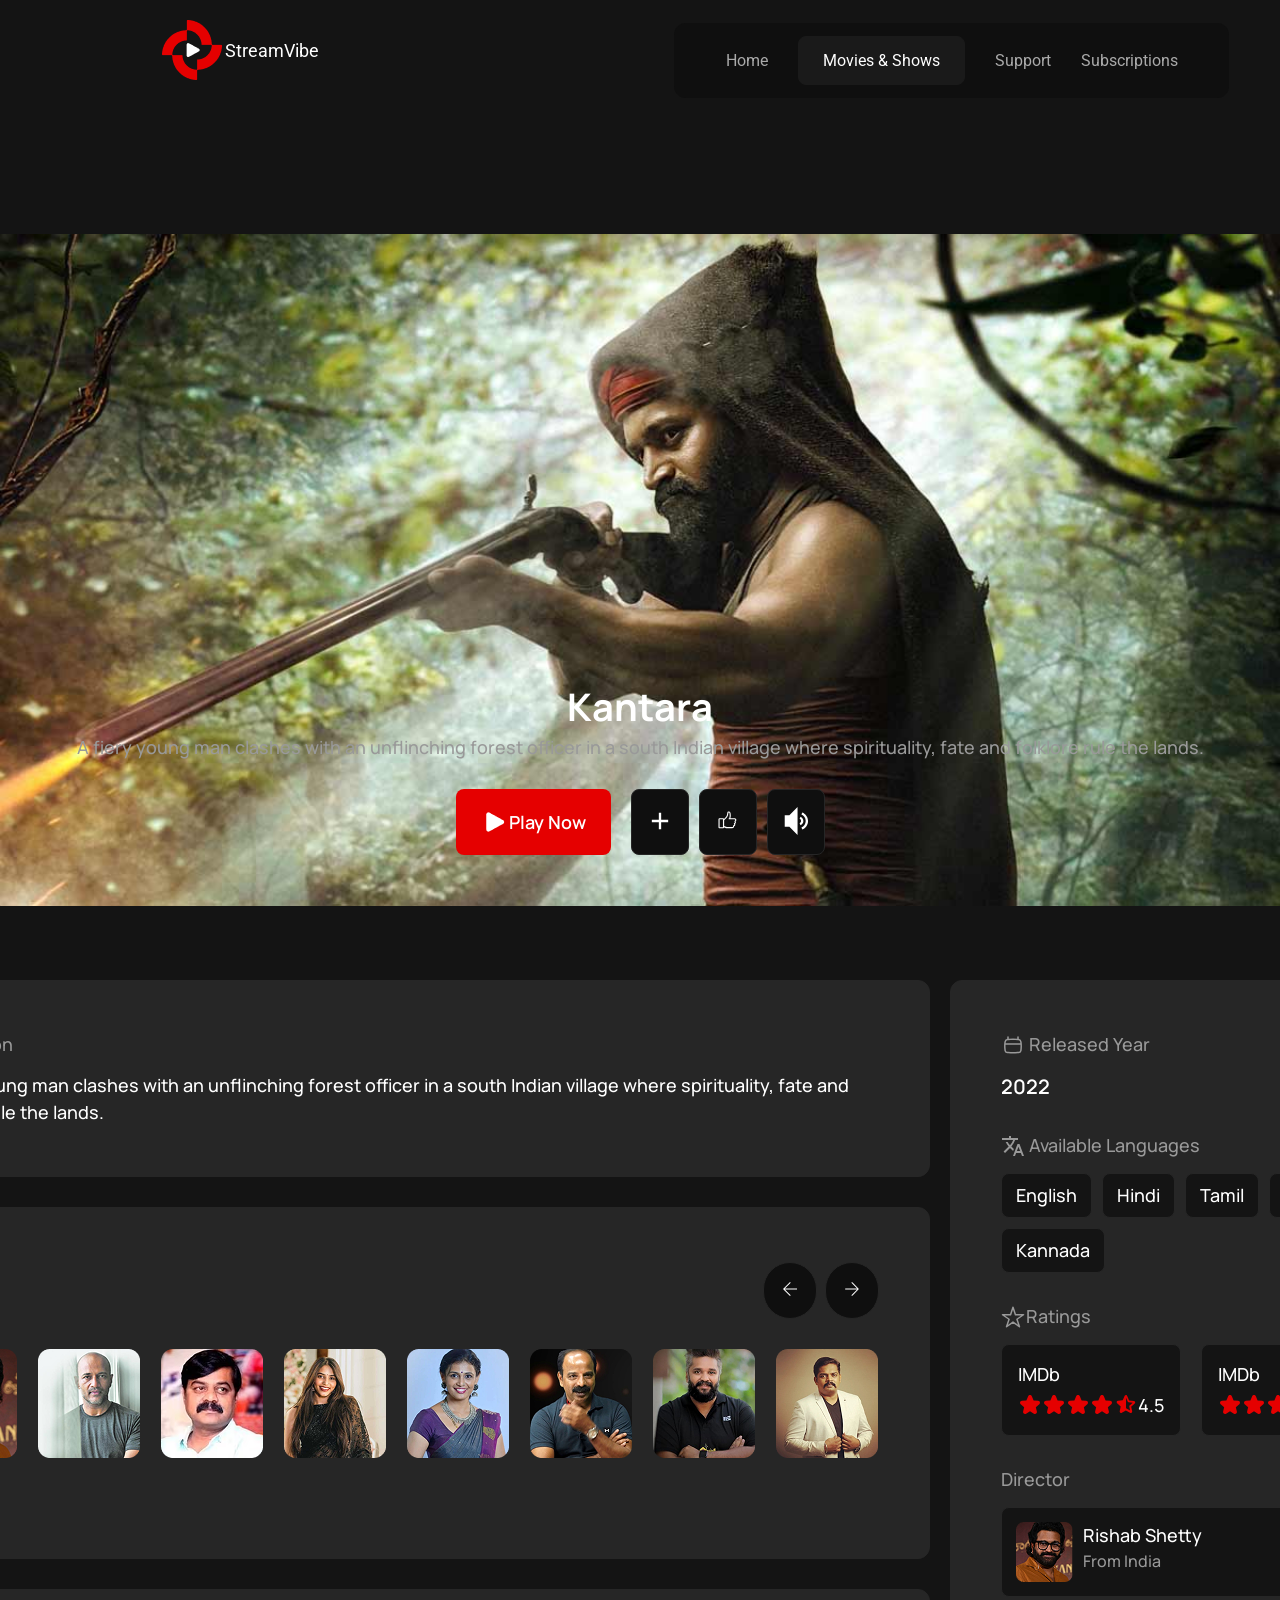
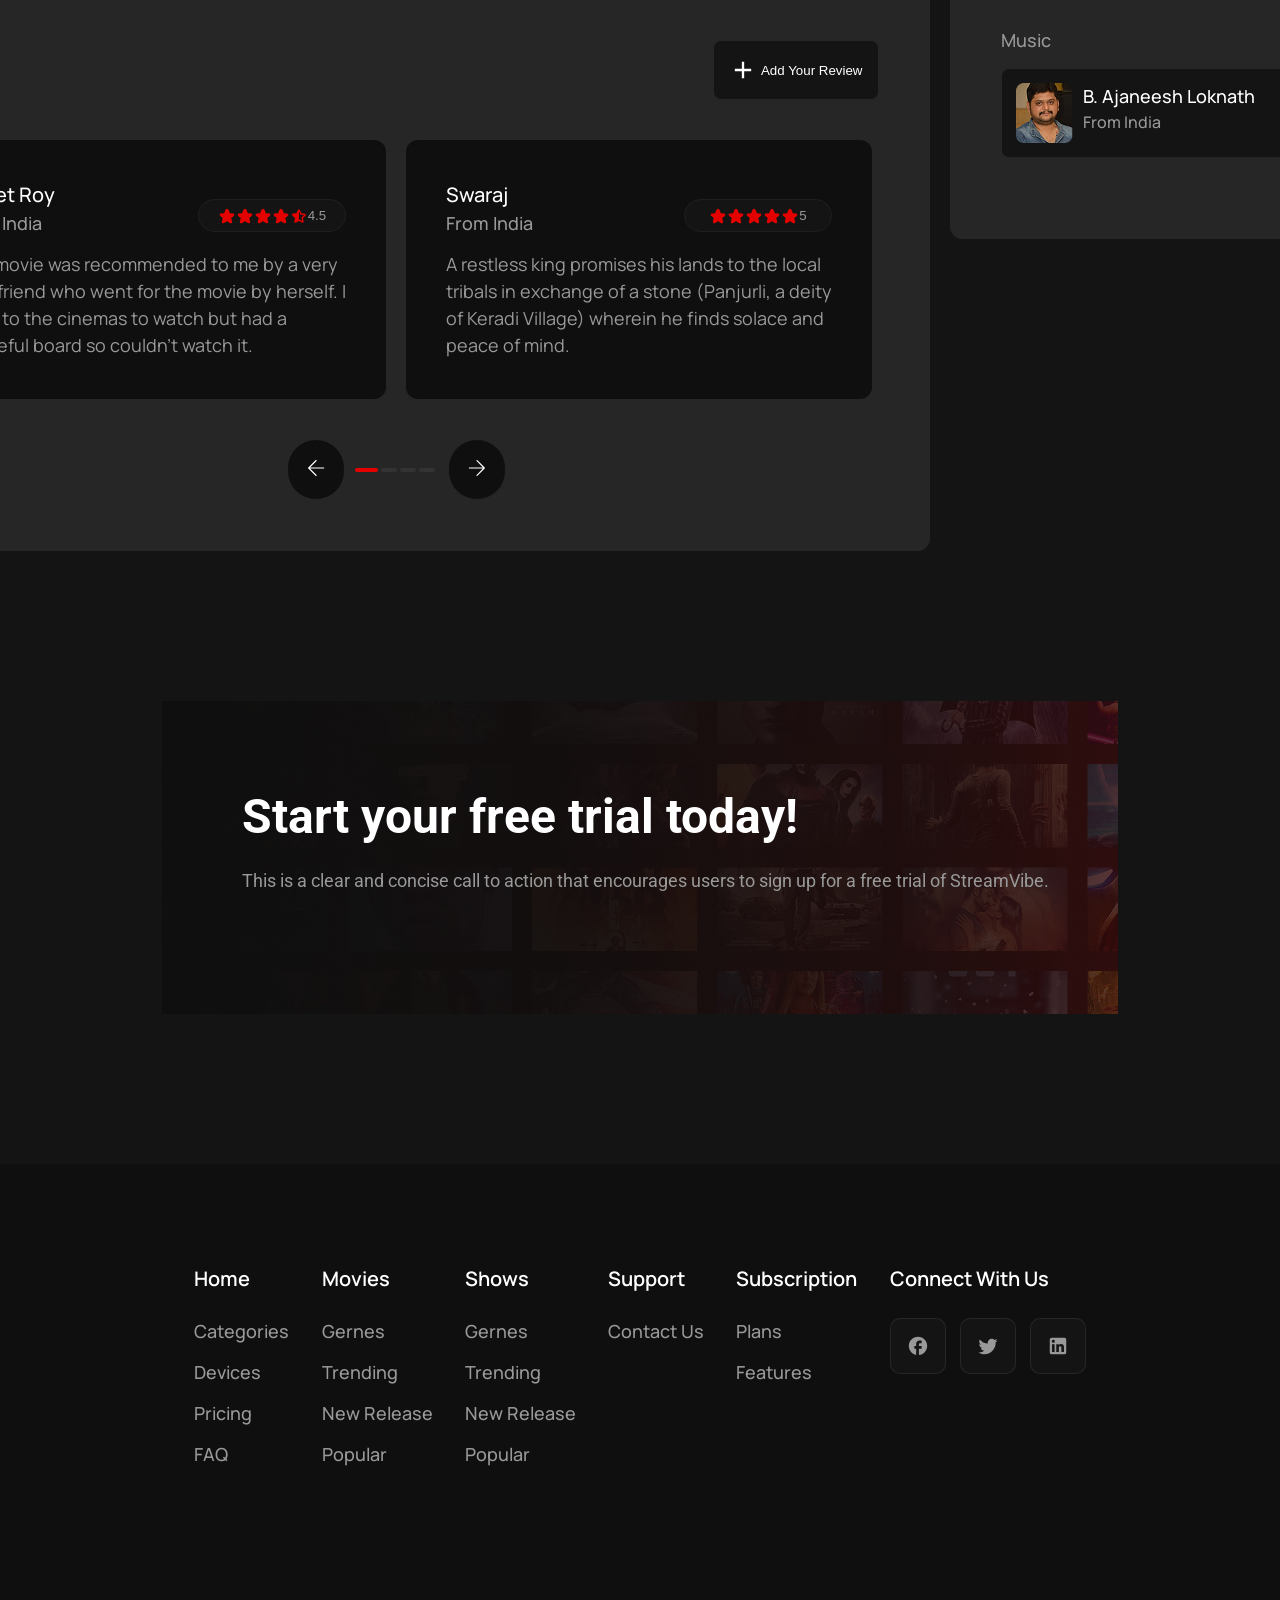
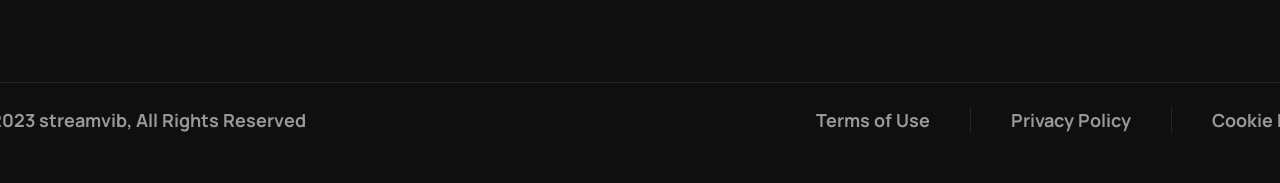
==== commit 8fa783f8: "udate movie page" ====
--- a/pages/Movies.html
+++ b/pages/Movies.html
@@ -179,14 +179,14 @@
            </div>
          </div>
          <div class="display-flex cast">
-           <img src="../images/cast1.png" alt="Movie-cast">
-           <img src="../images/cast2.png" alt="Movie-cast">
-           <img src="../images/cast3.png" alt="Movie-cast">
-           <img src="../images/cast4.png" alt="Movie-cast">
-           <img src="../images/cast5.png" alt="Movie-cast">
-           <img src="../images/cast6.png" alt="Movie-cast">
-           <img src="../images/cast7.png" alt="Movie-cast">
-           <img src="../images/cast8.png" alt="Movie-cast">
+           <img src="../images/cast1.png" alt="Movie-cast" class="cast-img">
+           <img src="../images/cast2.png" alt="Movie-cast" class="cast-img">
+           <img src="../images/cast3.png" alt="Movie-cast" class="cast-img">
+           <img src="../images/cast4.png" alt="Movie-cast" class="cast-img">
+           <img src="../images/cast5.png" alt="Movie-cast" class="cast-img">
+           <img src="../images/cast6.png" alt="Movie-cast" class="cast-img">
+           <img src="../images/cast7.png" alt="Movie-cast" class="cast-img">
+           <img src="../images/cast8.png" alt="Movie-cast" class="cast-img">
          </div>
         </div>
         <!-- third section -->
@@ -285,34 +285,96 @@
         </div>
       </div>
       <!-- side-container -->
-      <div class="side-container display-flex justify-content-start">
-        <div class="display-flex align-iteams-center d-flex-direction-column justify-content-start side-container-text-1">
-          <div class="display-flex d-flex-direction-column">
-            <div class="display-flex side-container-section-1">
-              <svg xmlns="http://www.w3.org/2000/svg" width="24px" height="24px" viewBox="0 0 24 24"><path fill="#999999" fill-rule="evenodd" d="M7 3.25a.75.75 0 0 1 .75.75v1.668a48 48 0 0 1 8.5 0V4a.75.75 0 0 1 1.5 0v1.816a3.375 3.375 0 0 1 2.872 2.899l.087.653c.364 2.746.332 5.53-.094 8.268a3.01 3.01 0 0 1-2.678 2.532l-1.193.118a48.4 48.4 0 0 1-9.488 0l-1.193-.118a3.01 3.01 0 0 1-2.678-2.532a29 29 0 0 1-.094-8.268l.087-.653A3.375 3.375 0 0 1 6.25 5.816V4A.75.75 0 0 1 7 3.25m.445 3.953c3.03-.299 6.08-.299 9.11 0l.905.09c.867.085 1.56.756 1.675 1.619l.087.653q.045.342.082.685H4.696q.037-.343.082-.685l.087-.653a1.875 1.875 0 0 1 1.675-1.62zM4.577 11.75a27.5 27.5 0 0 0 .29 5.655a1.51 1.51 0 0 0 1.343 1.27l1.193.118c3.057.302 6.137.302 9.194 0l1.193-.118a1.51 1.51 0 0 0 1.343-1.27c.292-1.872.388-3.767.29-5.655z" clip-rule="evenodd"/></svg>
-              <p>Released Year</p>
-            </div>
-            <p>2022</p>
-          </div>
-          
-          <div class="">
-            <div class="display-flex side-container-section-2 align-iteams-center">
-              <svg xmlns="http://www.w3.org/2000/svg" width="18px" height="18px" viewBox="0 0 24 24"><path fill="#999999" d="m12.87 15.07l-2.54-2.51l.03-.03A17.5 17.5 0 0 0 14.07 6H17V4h-7V2H8v2H1v1.99h11.17C11.5 7.92 10.44 9.75 9 11.35C8.07 10.32 7.3 9.19 6.69 8h-2c.73 1.63 1.73 3.17 2.98 4.56l-5.09 5.02L4 19l5-5l3.11 3.11zM18.5 10h-2L12 22h2l1.12-3h4.75L21 22h2zm-2.62 7l1.62-4.33L19.12 17z"/></svg>
-              <p>Available Languages</p>
-            </div>
+      <div class="display-flex d-flex-direction-column side-container">
+        <div class="display-flex d-flex-direction-column side-container-section-1">
+          <p class=" display-flex align-iteams-center side-container-text-1-section-1">
+            <svg xmlns="http://www.w3.org/2000/svg" width="24px" height="24px" viewBox="0 0 24 24"><path fill="#999999" fill-rule="evenodd" d="M7 3.25a.75.75 0 0 1 .75.75v1.668a48 48 0 0 1 8.5 0V4a.75.75 0 0 1 1.5 0v1.816a3.375 3.375 0 0 1 2.872 2.899l.087.653c.364 2.746.332 5.53-.094 8.268a3.01 3.01 0 0 1-2.678 2.532l-1.193.118a48.4 48.4 0 0 1-9.488 0l-1.193-.118a3.01 3.01 0 0 1-2.678-2.532a29 29 0 0 1-.094-8.268l.087-.653A3.375 3.375 0 0 1 6.25 5.816V4A.75.75 0 0 1 7 3.25m.445 3.953c3.03-.299 6.08-.299 9.11 0l.905.09c.867.085 1.56.756 1.675 1.619l.087.653q.045.342.082.685H4.696q.037-.343.082-.685l.087-.653a1.875 1.875 0 0 1 1.675-1.62zM4.577 11.75a27.5 27.5 0 0 0 .29 5.655a1.51 1.51 0 0 0 1.343 1.27l1.193.118c3.057.302 6.137.302 9.194 0l1.193-.118a1.51 1.51 0 0 0 1.343-1.27c.292-1.872.388-3.767.29-5.655z" clip-rule="evenodd"/></svg>Released Year
+          </p>
+          <p class="side-container-text-2-section-1">2022</p>
+        </div>
+        <div class="display-flex d-flex-direction-column side-container-section-2">
+          <p class="display-flex align-iteams-center side-container-text-1-section-2">
+            <svg xmlns="http://www.w3.org/2000/svg" width="24" height="24" viewBox="0 0 24 24"><path fill="#999999" d="m12.87 15.07l-2.54-2.51l.03-.03A17.5 17.5 0 0 0 14.07 6H17V4h-7V2H8v2H1v1.99h11.17C11.5 7.92 10.44 9.75 9 11.35C8.07 10.32 7.3 9.19 6.69 8h-2c.73 1.63 1.73 3.17 2.98 4.56l-5.09 5.02L4 19l5-5l3.11 3.11zM18.5 10h-2L12 22h2l1.12-3h4.75L21 22h2zm-2.62 7l1.62-4.33L19.12 17z"/></svg>
+            Available Languages
+          </p>
+          <div class="display-flex d-flex-wrap side-container-head-text-2-section-2">
+            <p class="side-container-text-2-section-2">
+              English
+            </p>
+            <p class="side-container-text-2-section-2">
+              Hindi
+            </p>
+            <p class="side-container-text-2-section-2">
+              Tamil
+            </p>
+            <p class="side-container-text-2-section-2">
+              Telegu
+            </p>
+            <p class="side-container-text-2-section-2">
+              Kannada
+            </p>
 
           </div>
+        </div>
+        <div class="display-flex d-flex-direction-column side-container-section-3">
+          <p class="display-flex align-iteams-center side-container-text-1-section-3"><svg xmlns="http://www.w3.org/2000/svg" width="24" height="24" viewBox="0 0 512 512"><path fill="none" stroke="#999999" stroke-linejoin="round" stroke-width="32" d="M480 208H308L256 48l-52 160H32l140 96l-54 160l138-100l138 100l-54-160Z"/></svg>
+            Ratings</p>
+            <div class="display-flex ">
+              <div class="display-flex side-container-head-text-2-section-3">
+                <div class="display-flex d-flex-direction-column side-container-text-2-section-3">
+                  <p>
+                    IMDb
+                  </p>
+                  <p class="display-flex">
+                    <svg xmlns="http://www.w3.org/2000/svg" width="24" height="24" viewBox="0 0 24 24"><path fill="#E50000" d="M13.849 4.22c-.684-1.626-3.014-1.626-3.698 0L8.397 8.387l-4.552.361c-1.775.14-2.495 2.331-1.142 3.477l3.468 2.937l-1.06 4.392c-.413 1.713 1.472 3.067 2.992 2.149L12 19.35l3.897 2.354c1.52.918 3.405-.436 2.992-2.15l-1.06-4.39l3.468-2.938c1.353-1.146.633-3.336-1.142-3.477l-4.552-.36z"/></svg>
+                    <svg xmlns="http://www.w3.org/2000/svg" width="24" height="24" viewBox="0 0 24 24"><path fill="#E50000" d="M13.849 4.22c-.684-1.626-3.014-1.626-3.698 0L8.397 8.387l-4.552.361c-1.775.14-2.495 2.331-1.142 3.477l3.468 2.937l-1.06 4.392c-.413 1.713 1.472 3.067 2.992 2.149L12 19.35l3.897 2.354c1.52.918 3.405-.436 2.992-2.15l-1.06-4.39l3.468-2.938c1.353-1.146.633-3.336-1.142-3.477l-4.552-.36z"/></svg>
+                    <svg xmlns="http://www.w3.org/2000/svg" width="24" height="24" viewBox="0 0 24 24"><path fill="#E50000" d="M13.849 4.22c-.684-1.626-3.014-1.626-3.698 0L8.397 8.387l-4.552.361c-1.775.14-2.495 2.331-1.142 3.477l3.468 2.937l-1.06 4.392c-.413 1.713 1.472 3.067 2.992 2.149L12 19.35l3.897 2.354c1.52.918 3.405-.436 2.992-2.15l-1.06-4.39l3.468-2.938c1.353-1.146.633-3.336-1.142-3.477l-4.552-.36z"/></svg>
+                    <svg xmlns="http://www.w3.org/2000/svg" width="24" height="24" viewBox="0 0 24 24"><path fill="#E50000" d="M13.849 4.22c-.684-1.626-3.014-1.626-3.698 0L8.397 8.387l-4.552.361c-1.775.14-2.495 2.331-1.142 3.477l3.468 2.937l-1.06 4.392c-.413 1.713 1.472 3.067 2.992 2.149L12 19.35l3.897 2.354c1.52.918 3.405-.436 2.992-2.15l-1.06-4.39l3.468-2.938c1.353-1.146.633-3.336-1.142-3.477l-4.552-.36z"/></svg>
+                    <svg xmlns="http://www.w3.org/2000/svg" width="24" height="24" viewBox="0 0 24 24"><path fill="#E50000" d="m3.1 11.3l3.6 3.3l-1 4.6c-.1.6.1 1.2.6 1.5c.2.2.5.3.8.3c.2 0 .4 0 .6-.1c0 0 .1 0 .1-.1l4.1-2.3l4.1 2.3s.1 0 .1.1c.5.2 1.1.2 1.5-.1c.5-.3.7-.9.6-1.5l-1-4.6c.4-.3 1-.9 1.6-1.5l1.9-1.7l.1-.1c.4-.4.5-1 .3-1.5s-.6-.9-1.2-1h-.1l-4.7-.5l-1.9-4.3s0-.1-.1-.1c-.1-.7-.6-1-1.1-1s-1 .3-1.3.8c0 0 0 .1-.1.1L8.7 8.2L4 8.7h-.1c-.5.1-1 .5-1.2 1c-.1.6 0 1.2.4 1.6m8.9 5V5.8l1.7 3.8c.1.3.5.5.8.6l4.2.5l-3.1 2.8c-.3.2-.4.6-.3 1c0 .2.5 2.2.8 4.1l-3.6-2.1c-.2-.2-.3-.2-.5-.2"/></svg>
+                    4.5
+                  </p>
+                </div>
+                <div class="display-flex d-flex-direction-column side-container-text-2-section-3">
+                  <p>
+                    IMDb
+                  </p>
+                  <p class="display-flex">
+                    <svg xmlns="http://www.w3.org/2000/svg" width="24" height="24" viewBox="0 0 24 24"><path fill="#E50000" d="M13.849 4.22c-.684-1.626-3.014-1.626-3.698 0L8.397 8.387l-4.552.361c-1.775.14-2.495 2.331-1.142 3.477l3.468 2.937l-1.06 4.392c-.413 1.713 1.472 3.067 2.992 2.149L12 19.35l3.897 2.354c1.52.918 3.405-.436 2.992-2.15l-1.06-4.39l3.468-2.938c1.353-1.146.633-3.336-1.142-3.477l-4.552-.36z"/></svg>
+                    <svg xmlns="http://www.w3.org/2000/svg" width="24" height="24" viewBox="0 0 24 24"><path fill="#E50000" d="M13.849 4.22c-.684-1.626-3.014-1.626-3.698 0L8.397 8.387l-4.552.361c-1.775.14-2.495 2.331-1.142 3.477l3.468 2.937l-1.06 4.392c-.413 1.713 1.472 3.067 2.992 2.149L12 19.35l3.897 2.354c1.52.918 3.405-.436 2.992-2.15l-1.06-4.39l3.468-2.938c1.353-1.146.633-3.336-1.142-3.477l-4.552-.36z"/></svg>
+                    <svg xmlns="http://www.w3.org/2000/svg" width="24" height="24" viewBox="0 0 24 24"><path fill="#E50000" d="M13.849 4.22c-.684-1.626-3.014-1.626-3.698 0L8.397 8.387l-4.552.361c-1.775.14-2.495 2.331-1.142 3.477l3.468 2.937l-1.06 4.392c-.413 1.713 1.472 3.067 2.992 2.149L12 19.35l3.897 2.354c1.52.918 3.405-.436 2.992-2.15l-1.06-4.39l3.468-2.938c1.353-1.146.633-3.336-1.142-3.477l-4.552-.36z"/></svg>
+                    <svg xmlns="http://www.w3.org/2000/svg" width="24" height="24" viewBox="0 0 24 24"><path fill="#E50000" d="M13.849 4.22c-.684-1.626-3.014-1.626-3.698 0L8.397 8.387l-4.552.361c-1.775.14-2.495 2.331-1.142 3.477l3.468 2.937l-1.06 4.392c-.413 1.713 1.472 3.067 2.992 2.149L12 19.35l3.897 2.354c1.52.918 3.405-.436 2.992-2.15l-1.06-4.39l3.468-2.938c1.353-1.146.633-3.336-1.142-3.477l-4.552-.36z"/></svg>
+                    <svg xmlns="http://www.w3.org/2000/svg" width="24" height="24" viewBox="0 0 24 24"><path fill="#999999" d="M13.849 4.22c-.684-1.626-3.014-1.626-3.698 0L8.397 8.387l-4.552.361c-1.775.14-2.495 2.331-1.142 3.477l3.468 2.937l-1.06 4.392c-.413 1.713 1.472 3.067 2.992 2.149L12 19.35l3.897 2.354c1.52.918 3.405-.436 2.992-2.15l-1.06-4.39l3.468-2.938c1.353-1.146.633-3.336-1.142-3.477l-4.552-.36z"/></svg>                    4
+                  </p>
+                </div>
+              </div>
+            </div>
+        </div>
+        <div class="display-flex d-flex-direction-column side-container-section-4">
+          <p class="display-flex align-iteams-center side-container-text-1-section-4">
+            Director
+          </p>
+          <div class="display-flex side-container-text-2-section-4">
+            <img src="../images/Director.png" alt="Director">
+            <div>
+              <P class="side-container-text-3-section-4">Rishab Shetty</P>
+              <P class="side-container-text-4-section-4">From India</P>
+            </div>
           </div>
-        <div class="side-container-text-2">
-
-        </div>
-
-
-
-
-
-      </div>
-
+        </div>
+        <div class="display-flex d-flex-direction-column side-container-section-4">
+          <p class="display-flex align-iteams-center side-container-text-1-section-4">
+            Music
+          </p>
+          <div class="display-flex side-container-text-2-section-4">
+            <img src="../images/Music.png" alt="Director">
+            <div>
+              <P class="side-container-text-3-section-4">B. Ajaneesh Loknath</P>
+              <P class="side-container-text-4-section-4">From India</P>
+            </div>
+          </div>
+        </div>
+      </div>
+      
      </main>
        
      <!-- ---------------------------------------------------- -->
--- a/style/Movies.css
+++ b/style/Movies.css
@@ -58,6 +58,9 @@
 .display-flex {
   display: flex;
 }
+.d-flex-wrap {
+  flex-wrap: wrap;
+}
 .d-flex-direction-column {
   flex-direction: column;
 }
@@ -88,7 +91,7 @@
 .justify-content-center {
   justify-content: center;
 }
-.justify-content-start{
+.justify-content-start {
   justify-content: start;
 }
 .nav-position {
@@ -362,10 +365,9 @@
   border-radius: 12px;
 }
 /* --------------------------------------------------------------------------------- */
-.main-container{
+.main-container {
   margin: 0 162px;
   gap: 20px;
-
 }
 /* first section */
 .first-section {
@@ -377,13 +379,11 @@
   text-align: start;
   font-size: 38px;
   line-height: 150%;
-  margin:0 0 30px 0 ;
+  margin: 0 0 30px 0;
   padding: 50px;
   width: 100%;
-
-
-}
-.first-text-1{
+}
+.first-text-1 {
   font-family: var(--main-font);
   color: var(--color-gray);
   font-optical-sizing: none;
@@ -393,9 +393,8 @@
   line-height: 150%;
   /* padding: 50px 50px 14px 50px; */
   padding-bottom: 14px;
-
-}
-.first-text-2{
+}
+.first-text-2 {
   font-family: var(--main-font);
   color: var(--color-white);
   font-optical-sizing: none;
@@ -404,10 +403,9 @@
   font-size: 18px;
   line-height: 150%;
   /* padding: 0px 50px 50px 50px; */
-
 }
 /* second-section */
-.second-section{
+.second-section {
   background-color: var(--color-black-footer);
   border: 1px solid var(--color-black-footer);
   border-radius: 12px;
@@ -419,10 +417,9 @@
   padding: 50px;
   /* width: fit-content; */
   width: 100%;
-  margin:0 0 30px 0 ;
-  
-}
-.int-second-section{
+  margin: 0 0 30px 0;
+}
+.int-second-section {
   padding-bottom: 30px;
 }
 .back-button {
@@ -438,15 +435,13 @@
   padding: 14px 14px;
   background-color: var(--nav-bg);
   color: var(--color-white);
-  
-}
-.cast{
+}
+.cast {
   gap: 20px;
   margin-bottom: 50px;
-
 }
 /* third section */
-.third-section{
+.third-section {
   background-color: var(--color-black-footer);
   border: 1px solid var(--color-black-footer);
   border-radius: 12px;
@@ -458,32 +453,28 @@
   padding: 50px;
   /* width: fit-content; */
   width: 100%;
-
-  
-}
-.third-plus-button{
+}
+.third-plus-button {
   border: 1px var(--color-black-footer) solid;
   border-radius: 8px;
   padding: 15px 15px;
   gap: 4px;
   background-color: var(--color-bg-black);
   color: var(--color-white);
-  
-}
-.int-third-section{
+}
+.int-third-section {
   padding-bottom: 40px;
 }
-.cards{
+.cards {
   gap: 20px;
   margin-bottom: 40px;
-  
-}
-.first-card{
+}
+.first-card {
   background-color: var(--nav-bg);
   padding: 40px 40px;
   border-radius: 12px;
 }
-.third-text-1{
+.third-text-1 {
   font-family: var(--main-font);
   color: var(--color-white);
   font-optical-sizing: none;
@@ -493,7 +484,7 @@
   line-height: 150%;
   /* padding: 0px 50px 50px 50px; */
 }
-.third-text-2{
+.third-text-2 {
   font-family: var(--main-font);
   color: var(--color-gray);
   font-optical-sizing: none;
@@ -512,7 +503,7 @@
   border: 1px solid var(--layout-nav-bg-black);
   border-radius: 51px;
 }
-.third-text-3{
+.third-text-3 {
   font-family: var(--main-font);
   color: var(--color-gray);
   font-optical-sizing: none;
@@ -521,7 +512,7 @@
   font-size: 18px;
   line-height: 150%;
 }
-.third-section-buttons{
+.third-section-buttons {
   gap: 10px;
 }
 .back-button {
@@ -555,38 +546,145 @@
   padding: 14px 14px;
   background-color: var(--nav-bg);
   color: var(--color-white);
-  
 }
 /* side-container */
-.side-container{
+.side-container {
   background-color: var(--color-black-footer);
   border: 1px solid var(--color-black-footer);
   border-radius: 12px;
-  margin:0 0 30px 0 ;
+  /* margin:0 0 30px 0 ; */
   padding: 50px;
+  height: fit-content;
+  /* width: fit-content; */
+}
+.side-container-section-1 {
+  margin-bottom: 30px;
+}
+.side-container-text-1-section-1 {
+  font-family: var(--main-font);
+  color: var(--color-gray);
+  font-optical-sizing: none;
+  font-weight: 500;
+  font-size: 18px;
+  line-height: 150%;
+  padding-bottom: 14px;
+  gap: 4px;
+}
+.side-container-text-2-section-1 {
+  font-family: var(--main-font);
+  color: var(--color-white);
+  font-optical-sizing: none;
+  font-weight: 600;
+  font-size: 20px;
+  line-height: 150%;
+}
+.side-container-section-2 {
+  margin-bottom: 30px;
+  /* width: 100%; */
+}
+.side-container-text-1-section-2 {
+  font-family: var(--main-font);
+  color: var(--color-gray);
+  font-optical-sizing: none;
+  font-weight: 500;
+  font-size: 18px;
+  line-height: 150%;
+  padding-bottom: 14px;
+  gap: 4px;
+}
+.side-container-head-text-2-section-2 {
+  gap: 10px;
+}
+.side-container-text-2-section-2 {
+  font-family: var(--main-font);
+  background-color: var(--color-bg-black);
+  color: var(--color-white);
+  border-radius: 8px;
+  border: 1px solid var(--color-black-footer);
+  /* width: fit-content; */
+  font-optical-sizing: none;
+  font-weight: 500;
+  font-size: 18px;
+  line-height: 150%;
+  padding: 8px 14px;
+  gap: 10px;
+}
+.side-container-section-3 {
+  margin-bottom: 30px;
+  /* width: 100%; */
+}
+.side-container-text-1-section-3 {
+  font-family: var(--main-font);
+  color: var(--color-gray);
+  font-optical-sizing: none;
+  font-weight: 500;
+  font-size: 18px;
+  line-height: 150%;
+  padding-bottom: 14px;
+  gap: 1.5px;
+}
+.side-container-head-text-2-section-3 {
+  gap: 20px;
+  /* width: fit-content; */
+}
+
+.side-container-text-2-section-3 {
+  font-family: var(--main-font);
+  background-color: var(--color-bg-black);
+  color: var(--color-white);
+  border-radius: 8px;
+  border: 1px solid var(--color-black-footer);
+  /* width: 100%; */
+  font-optical-sizing: none;
+  font-weight: 500;
+  font-size: 18px;
+  line-height: 150%;
+  padding: 16px;
+  gap: 4px;
+}
+.side-container-section-4 {
+  margin-bottom: 30px;
   width: 100%;
 }
-.side-container-text-1{
+.side-container-text-1-section-4 {
   font-family: var(--main-font);
   color: var(--color-gray);
   font-optical-sizing: none;
   font-weight: 500;
-  text-align: start;
-  font-size: 18px;
-  line-height: 150%;
-  gap: 4px;
-  margin-bottom:30px ;
-}
-.side-container-section-1{
+  font-size: 18px;
+  line-height: 150%;
   padding-bottom: 14px;
 }
-.side-container-section-2{
-  gap: 4px;
-}
+
+.side-container-text-2-section-4 {
+  background-color: var(--color-bg-black);
+  border-radius: 8px;
+  border: 1px solid var(--color-black-footer);
+  width: 100%;
+  gap: 10px;
+  padding: 14px;
+}
+.side-container-text-3-section-4 {
+  font-family: var(--main-font);
+  color: var(--color-white);
+  font-optical-sizing: none;
+  font-weight: 500;
+  font-size: 18px;
+  line-height: 150%;
+}
+.side-container-text-4-section-4 {
+  font-family: var(--main-font);
+  color: var(--color-gray);
+  font-optical-sizing: none;
+  font-weight: 500;
+  font-size: 16px;
+  line-height: 150%;
+}
+
 /* --------------------------------------------------------------------------------- */
 .parent8 {
-  margin: 350px 162px;
-  margin-bottom: 200px;
+  margin: 150px 162px;
+  margin-bottom: 150px;
 
   background-image: url(../images/last-main.png);
   background-repeat: no-repeat;
@@ -949,16 +1047,26 @@
     border-radius: 8px;
     padding: 10px 24px;
   }
-  .responsive-hero-text{
+  .responsive-hero-text {
     display: flex;
     flex-wrap: wrap;
     flex-direction: column;
   }
-  .button-1{
+  .button-1 {
     justify-content: start;
     margin-bottom: 50px;
   }
-
+  /* --------------------------------------------- */
+  /* main */
+  .main-container {
+    display: flex;
+    flex-direction: column;
+    flex-wrap: wrap;
+    .cast-img {
+      width: 100%;
+      max-width: 60px;
+    }
+  }
 
   /*parent8*/
 
@@ -1060,7 +1168,45 @@
 @media (max-width: 400px) {
   body {
     display: flex;
-    flex-direction: column;
+    flex-direction: column;    
+  }
+  .responsive-hero-text{
+    display: none;
+  }
+  .button-1{
+    width: 100%;
+  }
+  .hero-section-img{
+    width: fit-content;
+    transform: scale(1.1) translatey(-300px); /* تكبير + حركة لليمين */
+  }
+  .main-container{
+    display: flex;
+    justify-content: start;
+    align-items: start;
+    width: 100px;
+    margin: 0;
+    .first-section{
+      flex-wrap: wrap;
+      width: 100%;
+      .first-text-2{
+        font-size: 14px;
+      }
+    }
+    .second-section{
+      flex-wrap: wrap;
+      width: 100%;
+      .first-text-2{
+        font-size: 14px;
+      }
+    }
+    .third-section{
+      flex-wrap: wrap;
+      width: 100%;
+      .first-text-2{
+        font-size: 14px;
+      }
+    }
   }
 
   .img-icon {
